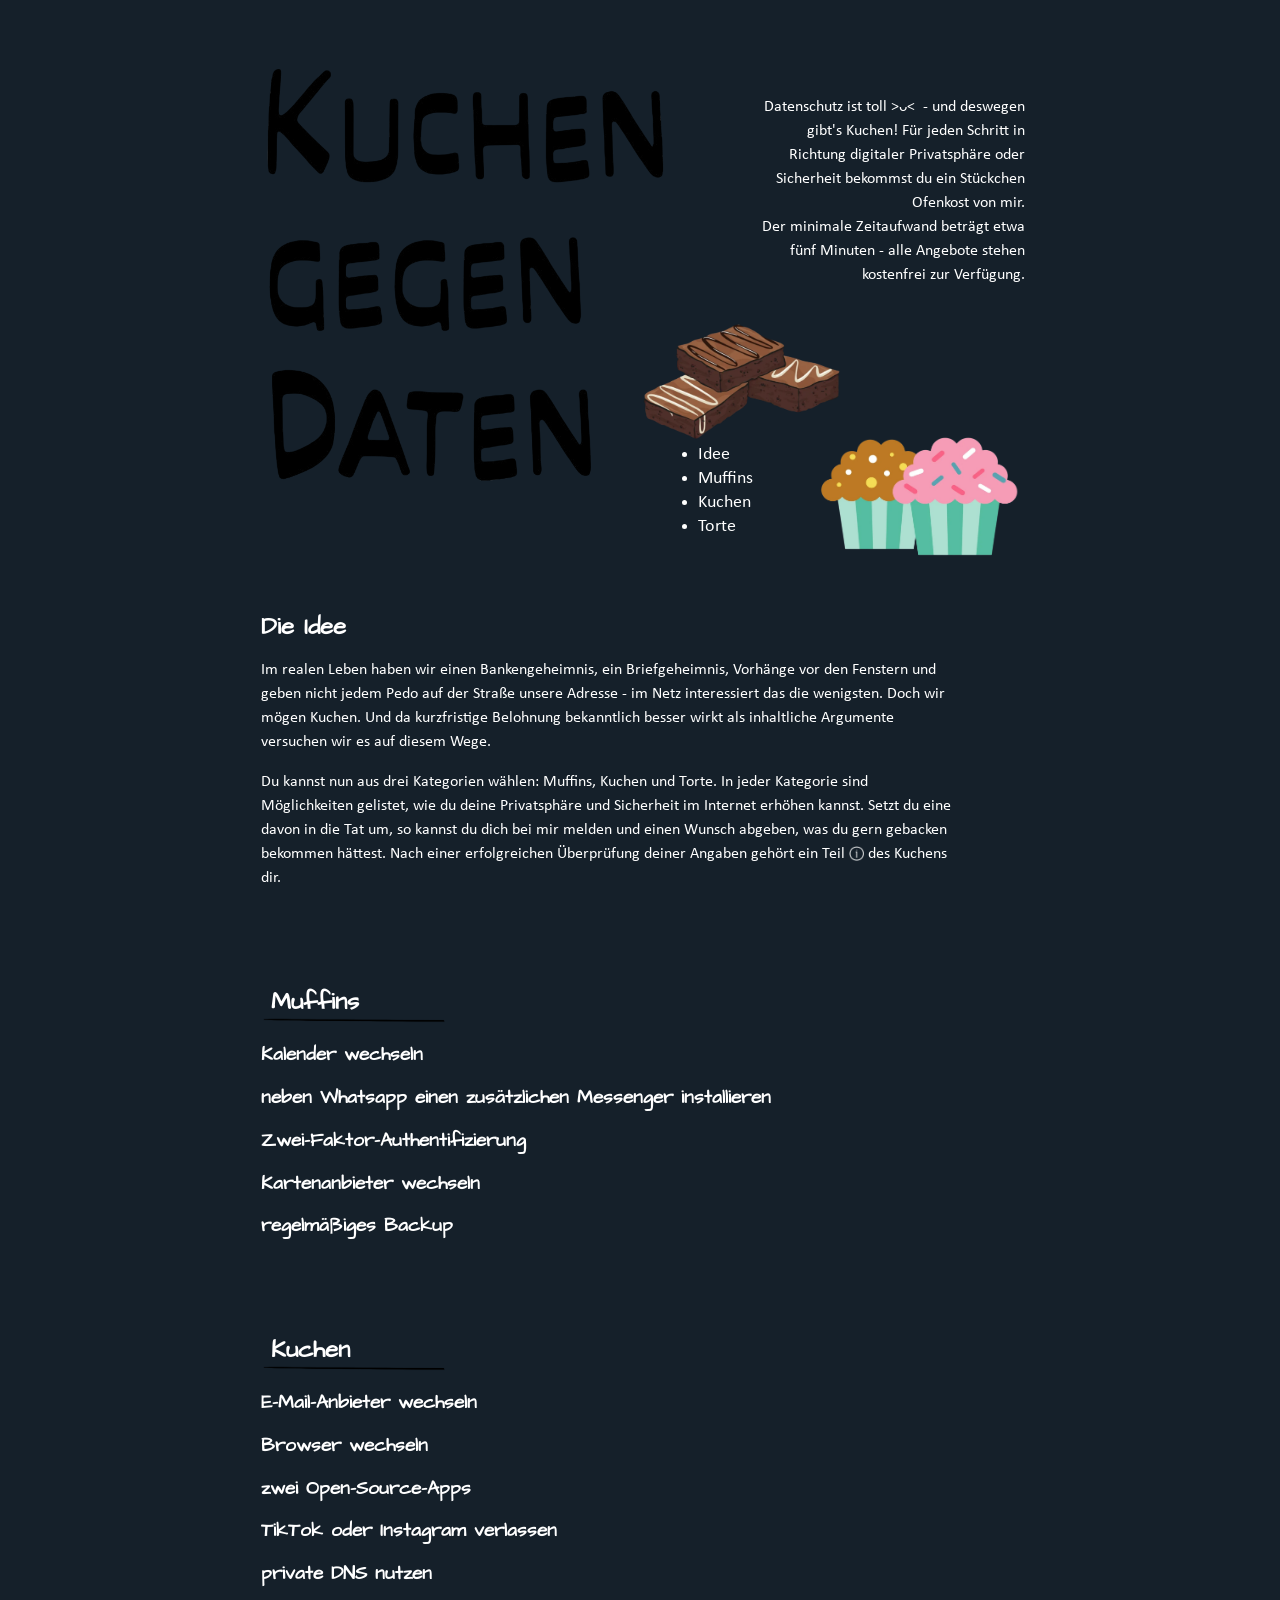
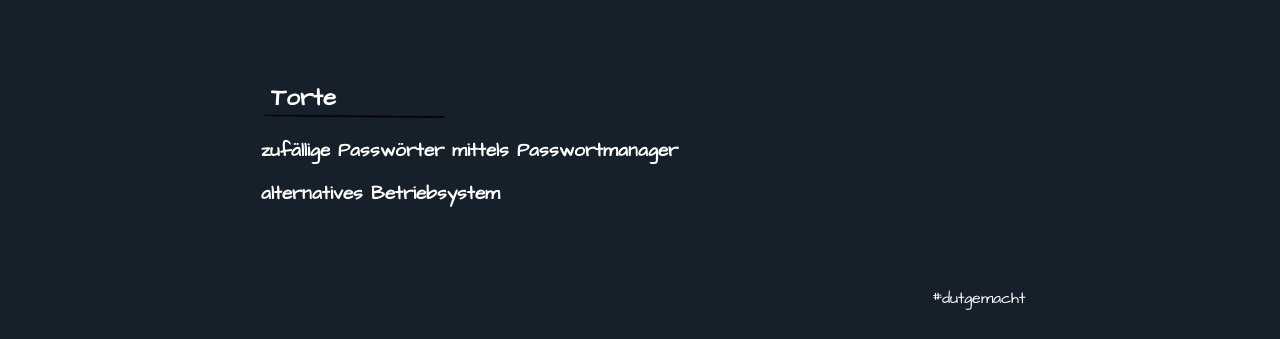
==== index.html @ 16609413 "zweiter generalupload" ====
<!DOCTYPE html>
<html lang="de">
<head>
    <title>Kuchen gegen Daten</title>
    <meta name="author" content="&Eacute;mile Jeremias Ruff">        
    <meta name="viewport" content="width=device-width, initial-scale=1.0">   
    <meta charset="UTF-8">
    <link rel="icon" type="image/png" href="favicon.ico">

    <style>
        @font-face  {
            font-family: 'lostinsouth';
            src: url('m/lostinsouth.otf');
        }
        
        @font-face  {
            font-family: 'calibri';
            src: url('m/calibri.ttf');
        }
        
        @font-face {
            font-family: 'architectsdaughter';
            src: url('m/architectsdaughter.ttf');
        }
        
        a, .fakeLink {
            color: #2482ff;
            text-decoration: underline;
        }
        
        body {
            font-family: "calibri";
            font-size: 16px;
            background-color: #fef5e9;
            padding-bottom: 5px;
        }
        
            body.darkmode {
                background-color: #15202a;
                color: white;
            }
        
        main {
            width: 55%;
            margin: 5% 0 0 20%;
            line-height: 1.5rem;
        }
        
        main > img {
            pointer-events: none;
            width: 60%;
            height: auto;
            margin-bottom: 8%;
        }

        main > p {
            width: 40%;
            text-align: right;
            margin-top: -65%;
            margin-left: 70%;
        }
        
        h2:not(#idee h2) {
            margin: 100px 0 -7px 10px;
        }

        h2, h3 {
            font-family: "architectsdaughter";
        }

        h3 {
            cursor: pointer;
        }
        
        h3, main div > div {
            scroll-margin-top: 60px;
        }
        
        ul, ol {
            padding-left: 20px;
        }
        
        nav {
            margin-left: 60%;
            margin-top: 20%;
        }
        
        nav ul {
            display: block;
            gap: 20px;
            margin-top: 0px;
        }
       
        nav ul li {
            list-style-type: ;
            font-size: 18px;
        }        
        
        nav a {
            color: black;
            text-decoration: none;
        }
        
        body.darkmode nav a {
            color: white;
        }
        
        #anfang {
            display: flex;
            position: relative;
        }
        
        #anfang img:nth-of-type(1) {
            padding-top: 20px;
            width: auto;
            height: 120px;
            left: 55%;
            position: absolute;
        }
        
        #anfang img:nth-of-type(2) {
            position: absolute;
            top: 130px;
            left: 80%;
            width: 30%;
            height: auto;
        }
        
        #idee h2 {
            margin-top: 60px;
        }
        
        #muffins img:nth-of-type(1), 
        #kuchen img:nth-of-type(1):not(#fremde-apps img),
        #torte img:nth-of-type(1) {
            height: 5px;
            width: auto;
        }
        
        #muffins h3, #kuchen h3, #torte h3 {
            margin-top: 12px;
        }
        
        main > div > div {
            border-left: 1px solid black;
            padding-left: 20px;
            margin-bottom: 50px;
        }
        
            body.darkmode main > div > div {
                border-left: 1px solid white;
            }
        
        main > div > div p:nth-last-of-type(2), 
        main > div > div p:last-of-type {
            margin-top: 25px;
        }
        
        main > div > div ul:last-of-type {
            margin-top: -10px;
        }

        #fremde-apps {
            position: fixed;
            top: 0;
            left: 0;
            height: 100vh;
            width: 100vw;
            background-color: rgba(0, 0, 0, 0.9);
            color: white;
            z-index: 1;
            padding: 10%;
            padding-top: 20%;
            overflow-y: scroll;
            overscroll-behavior: contain;
            box-sizing: border-box;
        }
        
        #fremde-apps img {
            width: 30px;
            height: 30px;
            position: absolute;
            top: 5%;
            left: 10%;
        }
        
        main > :last-child {
            margin-top: 80px;
            font-family: "architectsdaughter";
        }
        
        .tooltip {
            position: relative;
            display: inline-block;
            cursor: pointer;
        }

        .tooltip::before {
            content: "";
            display: inline-block;
            width: 15px;
            height: 15px;
            margin-top: -3px;
            background: url("b/tooltip.png") center/contain no-repeat;
            vertical-align: middle;
        }
        
            body.darkmode .tooltip::before {
                background-image: url("b/tooltip-dark.png");
            }

        .tooltip::after {
            content: attr(data-tooltip);
            color: grey;
            display: none;
            margin-left: 6px;
        }

        .tooltip.show::after {
            display: inline;
        }

        .bedingungen {
            list-style-type: none;
            padding-left: 10px;
        }
           
        .bedingungen li {
            display: flex;
            align-items: flex-start;
            gap: 0.5rem;
            margin-top: 10px;
        }

        .bedingungen li:before {
            content: "";
            background-image: url("b/checkmark.png");
            background-repeat: none;
            background-size: contain;
            display: block;
            flex: 0 0 1rem;
            height: 1rem;
            width: 1rem;
        }
        
        body.darkmode .bedingungen li:before {
            background-image: url("b/checkmark-dark.png");
        }
        
        .bedingungen li span {
            display: block;
        }

        @media (max-width: 768px) {
            main {
                width: 90%;
                margin: 10% 0 0 5%;
            }

            main > p {
                width: auto;
                text-align: left;
                margin-top: 0;
                margin-left: 0;
            }
        
            #idee h2 {
                margin-top: 100px;
            }
        
            #anfang img:nth-of-type(1) {
                width: auto;
                height: 110px;
                position: static;
            }
        
            #anfang img:nth-of-type(2) {
                top: 120px;
                left: 30%;
                width: 50%;
                height: auto;
            }

            nav {
                margin-left: 30px;
                margin-top: 0;
            }
        
            h2:not(#idee h2) {
                margin: 60px 0 -7px 10px;
            }
        }
    </style>
</head>
<body class="darkmode">
    
<main>
    <!--h1>Kuchen gegen Daten</h1-->
    <img src="b/kgd.png" alt="Ueberschrift: Kuchen gegen Daten">
    <p>Datenschutz ist toll >ᴗ< &nbsp;- und deswegen gibt's Kuchen!
    Für jeden Schritt in Richtung digitaler Privatsphäre oder 
    Sicherheit bekommst du ein Stückchen Ofenkost von mir. <br>
    
    Der minimale Zeitaufwand beträgt etwa fünf Minuten - alle Angebote
    stehen kostenfrei zur Verfügung.</p>
    
    <div id="anfang">
        <img src="b/brownies.png" alt="Grafik einer Torte">
        <img src="b/muffins.png" alt="Grafik von Muffins">
        <nav>
            <ul>
                <li><a href="#idee">Idee</a></li>
                <li><a href="#muffins">Muffins</a></li>
                <li><a href="#kuchen">Kuchen</a></li>
                <li><a href="#torte">Torte</a></li>
            </ul>
        </nav>
    </div>
    
    <div id="idee">
        <h2>Die Idee</h2>
        <p>Im realen Leben haben wir einen Bankengeheimnis, ein Briefgeheimnis, 
        Vorhänge vor den Fenstern und geben nicht jedem Pedo auf der Straße unsere 
        Adresse - im Netz interessiert das die wenigsten. Doch wir mögen Kuchen. Und da 
        kurzfristige Belohnung bekanntlich besser wirkt als inhaltliche Argumente 
        versuchen wir es auf diesem Wege.</p>
        
        <p>Du kannst nun aus drei Kategorien wählen: Muffins, Kuchen und Torte. In jeder 
        Kategorie sind Möglichkeiten gelistet, wie du deine Privatsphäre und Sicherheit 
        im Internet erhöhen kannst. Setzt du eine davon in die Tat um, so kannst du dich 
        bei mir melden und einen Wunsch abgeben, was du gern gebacken bekommen hättest. 
        Nach einer erfolgreichen Überprüfung deiner Angaben gehört ein Teil 
        <span class="tooltip" data-tooltip="Die Größe deines Anteils wird durch die Nachfrage bestimmt ;)"></span> 
        des Kuchens dir.</p>
    </div>
    
    <div id="muffins">
        <h2>Muffins</h2>
        <img src="b/trennstrich.png" alt="Trennstrich">
        
        <h3 onclick="openElement('kalender')">Kalender wechseln</h3>
        <div id="kalender" style="display: none;">
            <p><b>was?</b><br>
            Kalender speichern allerhand Informationen über uns. In erster Linie stellt ein unsicherer Kalender ein 
            Sicherheitsrisiko dar, da sich aus Terminen Tagesabläufe ableiten lassen, was Stalking und Einbrüche begünstigt. 
            Integriert der Hersteller zudem noch einen Algorithmus, der deine Daten auswertet, lassen sich weitere Daten 
            wie deine Adresse, dein Gesundheitszustand und deine sozialen Beziehungen ableiten.</p>
        
            <p><b>wie?</b><br>
            Drei Kalender, die Wert auf Datenschutz und Sicherheit legen, sind <a href="https://tuta.com/de/calendar">Tuta Calendar</a>,
            <a href="https://github.com/Etar-Group/Etar-Calendar">Etar (Android)</a> 
            und <a href="https://www.fossify.org/apps/calendar/">Fossify Calendar (Android)</a>
            Sie lassen sich über den Google Play Store bzw. Apples AppStore herunterladen und sind sychronisierbar mit 
            anderen Geräten.</p>
            
            <p><b>Muffins?</b><br>
            <ul class="bedingungen">
                <li><span>Einrichtung und Nutzung eines Kalenders mit Fokus auf Datenschutz und Sicherheit, zB. 
                Tuta Calendar, <a href="https://proton.me/de/calendar">Proton Calendar</a>, Etar oder Fossify Calendar</span></li>
            </ul></p>
        </div>
        
        <h3 onclick="openElement('messenger')">neben Whatsapp einen zusätzlichen Messenger installieren</h3>
        <div id="messenger" style="display: none;">
            <p><b>was?</b><br>
            Messenger sind meist Apps, die über das Internet Nachichten versenden. Das bekannteste Beispiel 
            dafür ist Whatsapp. Whatsapp erhebt viele private Daten und leitet sie an seinen Mutterkonzern Meta weiter 
            und von dort aus in die ganze Welt. 
            <br><br>
            Viele weitere Messenger bieten die selben oder ähnliche Funktionen wie Whatsapp, ohne dass sie 
            so viele Daten speichern, die technisch nicht notwendig sind. Der Grund, weshalb Whatsapp sich weiterhin 
            derart vielen Nutzern erfreut ist, dass man viele Menschen eben nur über diesen Dienst erreicht. Durch die 
            Installation eines zusätzlichen Messengers wirkst du der Stellung Whatsapps entgegen.</p>
            
            <p><b>wie?</b><br>
            Ich empfehle aus persönlicher Erfahrung <a href="">Threema</a> (kostenpflichtig) und <a href="">Signal</a>. 
            Threema funktioniert wie auch der Dienst <a href="">Element</a> ohne Telefonnummer, erfordert jedoch im Gegensatz 
            zu Element noch die Installation einer App. Alle drei sind über den Google Play Store und Apples App Store herunterladbar.</p>
        
            <p><b>Muffins?</b><br>
            <ol class="bedingungen">
                <li><span>Installation und Einrichtung eines zusätzlichen Messengers mit Fokus auf Sicherheit und Datenschutz, 
                zB: Threema, Signal, Element (oder <a href="">Briar</a> ;)</span></li>
            </ol></p>
        </div>
        
        <h3 onclick="openElement('2fa')">Zwei-Faktor-Authentifizierung</h3>
        <div id="2fa" style="display: none;">
            <p>Alle drei Minuten wird ein Account im Internet geknackt - eine Zwei-Faktor-Authetifizierung 
            kann die Chance dafür auf nahezu Null senken.</p>
            
            <p><b>was?</b><br>
            Üblicherweise authentifiziert man sich nur mit einem Passwort, also mit einem Faktor.
            Fügt man jetzt noch einen zweiten Faktor hinzu, wie beispielsweise eine Bestätigung 
            per App oder per Einmalcode, so spricht man von einer Zwei-Faktor-Authentifizierung, 
            auch 2FA.
            <br><br>
            Am gebräuchchlisten sind dabei Einmal-Codes (oder auch One-Time-Passwort/ OTP): Für jeden 
            Login gibt man nicht nur ein Passwort sondern auch einen sechsstelligen Zahlencode ein. Selbst 
            wenn jemand dein Passwort errät ist die Wahrscheinlichkeit minimal, dass der Angreifer den 
            Einmal-Code errät, der jede Minute neu generiert wird.</p>
            
            <p><b>wie?</b><br>
            Für jeden Account richtet man eine eigene 2FA ein. Das dauert nur wenige Minuten und läuft 
            typischerweise so ab:</p>
            <ol>
                <li>Installiere dir eine App zum Berechnen der Einmal-Codes, zB: <a href="https://freeotp.github.io/">FreeOTP</a> 
                    oder <a href="https://github.com/helloworld1/FreeOTPPlus">FreeOTP Plus</a></li>
                <li>Logge dich in den zu sichernden Account ein und gehe in die Accounteinstellungen -> Sicherheit -> 
                    Zwei-Faktor-Authentifizierung und bestätige</li></li></li>
                <li>Meist musst du einen QR-Code scannen oder einen Link klicken. Dann wird 2FA automatisch 
                    der App hinzugefügt. <span onclick="openElement('2fa-manuell')">Was wenn nicht?</span><br>
                    <span id="2fa-manuell" style="display: none;">Alternativ kannst du das 16-stelligen Geheimnis/Secret auch manuell 
                    kopieren und in der OTP-App in einem neuen Eintrag speichern.</span></li>
                <li>Kopiere den ersten Einmal-Code und gebe ihn der Website zur Überprüfung</li>
            </ol>
            
            <p><b>Muffins?</b></p>
            <ul class="bedingungen">
                <li><span>2FA für mindestens zwei Accounts aktiviert</span></li>
                <li><span>2FA für E-Mail-Dienst deiner Haupt-Emailadresse in Nutzung</span></li>
            </ul>
        </div>
        
        <h3 onclick="openElement('kartenanbieter')">Kartenanbieter wechseln</h3>
        <div id="kartenanbieter" style="display: none;">
            <p><b>was?</b><br>
            Die meistgenutzten digitalen Kartenanbieter sind derzeit Google Maps und Apples. 
            <br><br>
            „Openstreetmap“ ist ein internationales Gemeinschaftsprojekt, dessen Karten jeder einlesen und 
            bearbeiten kann, was sie besonders detailreich und aktuell hält. Zudem verdient das Projekt kein Geld mit der Auswertung deiner Daten. Da die Karten
            frei einsehbar sind, gibt es viele verschiedene Apps zur Anzeige und Navigation. Ich nutze OrganicMaps, 
            dessen Funktionen und Design mir am besten gefallen.<br>
            Die App bietet weitere Vorteile: ganz Deutschland kann kartografisch für 4GB heruntergeladen werden. 
            Dies ermöglicht auch eine Offline-Navigation.</p>
            
            <p><b>wie?</b><br>
            Installiere dir die App „Organic Maps“ über den <a href="">AppStore</a>, den <a href="">Google Play Store</a> 
            oder <a href="">F-Droid</a>. Zoome in ein Gebiet und klicke auf „Karte herunterladen“.</p>
            
            <p><b>Muffins?</b></p>
            <ul class="bedingungen">
                <li><span>Installation einer App zur Nutzung von OpenStreetMap, zB.: <a href="">Organic Maps</a>, 
                <a href=""></a> oder <a href=""></a></span></li>
                <li><span>Nutzung der App > Nutzung von Google Maps/Apple</span></span></li>
            </ul>
        </div>
        
        <h3 onclick="openElement('backup')">regelmäßiges Backup</h3>
        <div id="backup" style="display: none;">
            <p>„Kein Backup, kein Mitleid“ - eines meiner Lieblingssprüchwörter aus den IT-Kreisen.</p>
        
            <p><b>was?</b><br>
            Ein Backup ist eine Datensicherung. Man speichert also Fotos, Telefonnummern und andere Daten an einem 
            zweiten Ort, damit man sie nicht verliert, geht das Handy kaputt. Großen Diensten wie Google oder Apple 
            seine Daten anzuvertrauen ist nicht nur aus datenschutztechnischer Persepektive ungeeignet. Auch stellen 
            deren Server größere Angriffsziele für Hacker dar. Daher gehen zB. bei Google gesichterte Daten immer 
            wieder verloren. <span class="tooltip" data-tooltip=""></span>
            <br><br>
            Deutlich sicherer und datensparsamer sind Dienste von Dezentralität und open-source (siehe
            <span id="goTo" class="fakeLink" onclick="goTo('open-source')">weiter unten</span>).</p>
            
            <p><b>wie?</b><br>
            Die einfachste und sicherste Variante um Daten zu sichern ist immernoch, offline eine Kopie auf einen 
            USB-Stick oder eine externe Festplatte zu schieben. Folgend habe ich einige Dienste gelistet, die ihre 
            Backups online speichern:</p>
            
            <table>
                <tr>
                    <td>Datum</td>
                    <td>App</td>
                </tr>
                
                <tr>
                    <td>Fotos und Videos</td>
                </tr>
                
                <tr>
                    <td>Kontakte</td>
                </tr>
                
                <tr>
                    <td>andere Dateien, zB. einzelne Ordner</td>
                </tr>
                
                <tr>
                    <td>Passwörter</td>
                    <td>verschlüsselt als Datei (siehe oben)</td>
                </tr>
            </table>
            
            <p><b>Muffins?</b><br></p>
            <ul class="bedingungen">
                <li><span>automatisches Backup eingerichtet oder regelmäßig manuell Sichern</span></li>
                <li><span>Backup verschlüsselt</span></li>
            </ul>
        </div>
    </div>
    
    <div id="kuchen">
        <h2>Kuchen</h2>
        <img src="b/trennstrich.png" alt="Trennstrich">
        
        <h3 onclick="openElement('mail')">E-Mail-Anbieter wechseln</h3>
        <div id="mail" style="display: none;">
            <p><b>was?</b><br>
            Dein E-Mail-Anbieter hat meist vollen Zugriff auf deine E-Mails und kann daraus automatisiert 
            folgendes ableiten. <span onclick="openElement('maildaten')" class="fakeLink">wie?</span></p>
            <ul>
                <li>deine sozialen Beziehungen</li>
                <li>dein Gesundheitszustand</li>
                <li>dein Einkaufspräferenzen</li>
                <li>deine politischen Ansichten</li>
                <li>deine sexuelle Orientierung</li>
                <li>deinen Beruf und Informationen zu Vertragsabschlüssen und -details</li>
            </ul>
            <p>Das sind alles Informationen, die man auch aus anderen Applikationen wie deinem Kalender 
            oder Instagram-Account ableiten kann. Über deinen E-Mail-Verkehr gelingt dies jedoch zuverlässiger.</p>
            
            <div id="maildaten">
                <table>
                    <tr>
                        <td>Datum</td>
                        <td>Ursprung/ Anzeichen</td>
                    </tr>
                    <tr>
                        <td>soziale Beziehungen</td>
                        <td>Absender und Empfänger, Absendeuhrzeit, Häufigkeit, Länge und Schlüsselworte</td>
                    </tr>
                    <tr>
                        <td>Gesundheitszustand</td>
                        <td>Krankenkassen oder Arztpraxen als Absender, Häufigkeit, Schlüssworte</td>
                    </tr>
                    <tr>
                        <td>Einkaufspräferenzen</td>
                        <td>Registrierungen bei Shopping-Diensten, Kaufbestätigungen</td>
                    </tr>
                    <tr>
                        <td>politische Ansichten</td>
                        <td>Registrierungen bei Petitionsdiensten, Newsletter dieser, Newsletter von Zeitungen o.ä., Schlüsselworte</td>
                    </tr>
                </table>
            </div>
        </div>
        
        <h3 onclick="openElement('browser')">Browser wechseln</h3>
        <div id="browser" style="display: none;">
            <p><b>was?</b><br>
            Mit einem Browser öffnest du Websites - nicht zu verwechseln mit Suchmaschinen, mit denen du zunächst
            über Stichworte nach einer Website suchst. Die am weit verbreitesten Browser sind Google Chrome, Safari, 
            Edge und DuckDuckGo. Zu den bekanntesten Suchmaschinen gehört Google Search, Microsoft Bing, Ecosia und 
            DuckDuckGo.
            <br><br>
            Neben der Wahl einer seriösen Suchmaschine spielt auch der Browser eine wichtige Rolle. Da er ein 
            Tor zum Internet ist, lässt sich über ihn bestimmen welche Daten du mit den Websites und dem Browser 
            selbst teilst.</p>
            
            <p><b>wie?</b><br>
            Brave (Browser) und Brave Search (Suchmaschine) speichern keine nicht-notwendigen Daten 
            über dich und blockieren die Tracker und Werbung der Websites. In den meisten Fällen kannst du 
            die Website vollfunktionstüchtig nutzen. Er ist über den Google Playstore und Apples AppStore 
            herunterladbar und steht auch Windows- und Mac-Usern zur Verfügung.</p>
        
            <p><b>Kuchen?</b><br>
            <ul class="bedingungen">
                <li><span>Installation und Nutzung eines Browsers und einer Suchmaschine mit Fokus auf Sicherheit 
                und Datenschutz, zB. <a href="">Brave</a> oder <a href="">Tor</a>. DuckDuckGo zählt nicht dazu.</span></li>
                <li><span>Festlegung des Browsers als Standardbrowser</span></li>
            </ul></p>
        </div>
        
        <h3 onclick="openElement('open-source')">zwei Open-Source-Apps</h3>
        <div id="open-source" style="display: none;">
            <p><b>was?</b><br>
            Im Quellcode einer App oder Website steht geschrieben, wie das Programmm funktioniert und welchd Aufgaben 
            es ausführt. Beispielsweise sagt der Code dass ein Kalender angezeigt wird und darin die einzelnen Termine, aber 
            auch dass Daten gespeichert, analysiert und weitergegeben werden.
            <br><br>
            „Open-Source“ bedeutet quelloffen - jeder kann den Quellcode einsehen, Probleme melden und daran mitarbeiten. 
            Das macht das Programm sicherer, da Fehler schneller auffallen. Die Transparenz sorgt auch dafür, dass es schwerer ist,  
            heimlich Daten zu sammeln und zu verkaufen. Die meisten dieser Apps legen viel Wert auf Datenschutz.</p>
            
            <p><b>wie?</b><br>
            Auf Android und Windows gibt es drei Wege eine App mit offenem Quellcode zu installieren. Wenn du ein iPhone oder Mac o.ä.
            besitzt, ist ohne eine tiefere Recherche nur Option 1 für dich einfach umsetzbar. Um zu prüfen, ob eine App wirklich open-source 
            ist, kannst du auf der Website des Projektes/Herstellers den Quellcode suchen. Häufig ist er unter "Github" zu finden.</p>
            
            <p>Wichtig: es ist schwer, ohne weiteres Know-How Apps aus fremden Quellen auf Echtheit und Integrität zu überprüfen. Sei dir 
            bewusst, dass mit jeder App deren Quelle du nicht kennst ein Risiko einhergeht. Hole dir im Zweifelsfall Meinung von außerhalb 
            und <b>installiere kein Programm, dem du nicht vertrauen kannst.</b> <span class="fakeLink" onclick="openElement('fremde-apps')">Mehr erfahren</span></p>
            
            <div id="fremde-apps" style="display: none;"><img src="b/exit.png" alt="Kreuz" onclick="openElement('fremde-apps')"><br>
            Mit jeder Installation eines Programms oder einer App entsteht ein Sicherheitsrisiko. Selbst im Google PlayStore 
            und auch im AppStore tauchen regelmäßige gefälschte Apps auf.<br>
            Das Risiko, Malware zu installieren, ist in den vorinstallierten Appstores der Hersteller dennoch deutlich geringer.
            <br><br>
            Überprüfe daher am besten jedes Programm auf Kritiken und Beurteilungen von außerhalb.<br>
            Überprüfe ebenfalls die Domain auf ihre Echtheit, bspw. kannst du in Wikipedia die offizielle Domain des Projektes aufsuchen.<br>
            <br><br>
            <i>Windows:</i><br>
            Aufgrund der Komplexität und Funktionsweise von Windows stellt Malware dort ein besonders großes Risiko dar. Typische Angriffsszenarien 
            reichen von heimlichen Datenverarbeitung (Sammeln, Analysieren und Verkaufen von persönlichen Informationen) über das Auslesen von 
            Passwörtern bis hin zur Verschlüsselung ganzer Systempartitionen zur Erpressung (Ransomware).
            <br><br>
            <i>Android:</i><br>
            Auf mobilen Geräten wie Android ist das Risiko in den allermeisten Fällen begrenzt, da Apps dort im sogenannten „Sandbox-Modus“ laufen. 
            Das heißt, dass sie nur auf ihre eigenen Dateien Zugriff haben und andere Apps oder Teile des Gerätes nicht beeinflussen können. Dennoch 
            birgt Malware zwei Angriffspfade:
            <ol>
                <li>du gibst persönliche Informationen innerhalb der App Preis</li>
                <li>du gibst der App weitere Berechtigungen, wie bspw. Speicherzugriff oder das Mitlesen von Bildschirminhalten</li>
            </ol>
            In seltenen Fällen kann die Installation eines Schadprogrammes auch auf Android geräteweite Auswirkungen haben. 
            <br><br>
            Um eine vermeintliche Open-Source-App auf Echtheit und Integrität zu überprüfen hast du folgende Möglichkeiten:
            Häufig laufen quelloffene Projekte über die Plattform "Github". Suche daher nach dem Quellcode der App oder Github über die Website des 
            Projektes/ Herstellers. Schau dir nun folgende Merkmale an:<br>
            - Arbeiten mehrere Personen an dem Projekt mit? ("Mitwirkende")<br>
            - Verfolgen mehrere Personen die Projektänderungen? ("Beobachter")<br>
            - Werden regelmäßig Updates ausgegeben? ("Versionen")
            <br><br>
            Umso mehr Mitwirkende und regelmäßigere, neue Versionen, umso sicherer ist das angebotene Programm.</div>
            
            <ul>
                <li><i>Google PlayStore / Apples AppStore:</i><br>
                Suche im Internet nach "[deine App] open-source" und finde die Website des Projektes/Herstellers. Falls die App auch 
                über den GPlayStore oder AppStore angeboten wird, verlinkt die Website dahin. Dort kannst du sie installieren.</li>
                
                <li><i>Windows:</i><br>
                Suche im Internet nach "[deine App] open-source" und finde die Website des Projektes/Herstellers. Dort steht meist unter 
                "Download" beschrieben, wie du das Programm installierst. Meist musst du dafür eine .exe, .zip oder . herunterladen und 
                öffnen.</li>
                
                <li><i>Android ohne GPlayStore:</i><br>
                Suche im Internet nach "[deine App] open-source" und finde die Website des Projektes/Herstellers. Um eine App auf Android 
                ohne den GPlayStore zu installieren, musst du zunächst eine Installationsdatei der App herunterladen. Sie hat das Format .apk.
                Klicke sie anschließend in deinem Dateimanager (Dateimanager/ Files / Downloads) an und bestätige dass der Dateimanager Apps 
                aus unbekannten Quellen installieren darf. Öffne sie erneut.</li>
                
                <li><i>Android ohne GPlayStore:</i><br>
                Für Android gibt es den alternativen AppStore F-Droid. Du kannst ihn dir als .apk installieren. Einmal eingerichtet 
                kannst du über ihn unkompliziert neue Apps installieren. Alle in ihm angebotenen Apps sind nicht nur open-source, sondern 
                auch auf ihre Sicherheit überprüft.</li>
            </ul>
            
            <p><b>Kuchen?</b></p>
            <ul class="bedingungen">
                <li><span>zwei Open-source Apps installiert und in Nutzung</span></li>
            </ul>
        </div>
        
        <h3 onclick="openElement('tiktok')">TikTok oder Instagram verlassen</h3>
        <div id="tiktok" style="display: none;">
            <p><b>was?</b><br>
            TikTok erhebt jede Menge Daten über dich, dazu gehören laut dessen Datenschutzerklärung: „“.
            <br><br>
            Der Grund, weshalb ich Kuchen gegen das Netzwerk biete ist jedoch ein anderer: 
            Das rechtfertigt keine gute Unterhaltung.</p>
        
            <p><b>wie?</b><br>
            <ol class="bedingungen">
                <li>Melde dich in der App oder der Webversion von TikTok an</li>
                <li>Gehe unter Account-Einstellungen -> Account löschen</li>
                <li>Lösche die App von deinen Geräten</li>
                <li>optional: blockiere die Domain tik(zerospace)tok.com in deinem Browser, um TikTok 
                nicht als Website nutzen zu können<br>
                -> <a href="">Anleitung</a> für Google Chrome<br>
                -> <a href="">Anleitung</a> für Safari<br>
                -> <a href="">Anleitung</a> für Microsoft Edge<br>
                -> <a href="">Anleitung</a> für Brave<br>
                -> <a href="">Anleitung</a> für Ecosia<br></li>
            </ol></p>
            
            <p><b>Kuchen und Props?</b><br>
            <ul>
                <li><span>Du hast deinen Account bei TikTok gelöscht und ggf. die App deinstalliert</span></li>
                <li><span>optional: du hast die Domain tiktok.com in deinem Browser blockiert</span></li>
            </ul></p>
            
            <p><b>Die selben Bedingungen gelten auch für Instagram.</b></p>
        </div>
        
        <h3 onclick="openElement('dns')">private DNS nutzen</h3>
        <div id="dns" style="display: none;">
            <p>Mittels einer privaten DNS umgehst du Zensur, blockierst Werbung und Tracking - 
            auf dem gesamten Gerät. Du erlangst mehr Freiheit und Nerven, sparst zudem noch Datenvolumen.</p>
            
            <p><b>was?</b>
            Websites sind auf Servern gespeichert. Jeder Server hat eine eindeutige Nummer, 
            genannt IP-Adresse. Weil diese schwer zu merken sind, übersetzt ein DNS diese Nummern 
            in Worte: Domains.<br>
            91.90.167.233 -> lernsax.de
            <br><br>
            Wenn Staaten Websites sperren, „löschen“ sie den Eintrag der Website im DNS und dein 
            Browser sagt dir nur: "404 - not found". Mit einer selbstfestgelegten DNS kannst 
            du diese Sperren ignorieren.<br>
            Außerdem: jede Verbindung die dein Handy mit dem Internet aufnimmt, geht durch dieses
            System, auch Werbe- und Tracking-Anfragen. Mit einer provaten DNS kannst du sie ganz 
            einfach herausfiltern. Die Verbindungen werden ganz verhindert, was dich auch mobile 
            Daten spart.</p>
            
            <div><b>wie?</b>
            Es gibt Organisationen, die ganze Filterlisten gegen Werbung und Tracker zusammenstellen 
            und Apps, mit denen du diese Filter für dein Gerät einschalten kannst. Hier ein Beispiel 
                <br><br>
                <p><i>Android</i><br>
                <ol>
                    <li>Registriere dich auf <a href="https://nextdns.io/de">nextdns.io/de</a></li>
                    <li>Füge deinem Profil einige Filterlisten hinzu. Ich nutze HaGeZi - Multi PRO, OISD und 1Hosts (Lite)</li>
                    <li>Kopiere die URL unter DNS-over-TLS/QUIC </li>
                    <li>Gehe in deine Handyeinstellungen -> mehr Verbindungsoptionen/Netzwerk und Internet/Erweitert -> private DNS (oder suche nach "Private DNS")
                    und kopiere die URL in das enstprechende Feld</li>
                </ol></p>
            
                <p><i>iPhone</i><br>
                <ol>
                    <li>Registriere dich auf <a href="https://nextdns.io">nextdns.io/de</a></li>
                    <li>Füge deinem Profil einige Filterlisten hinzu. Ich nutze HaGeZi - Multi PRO, OISD und 1Hosts (Lite)</li>
                    <li>Kopiere die URL unter DNS-over-TLS/QUIC </li>
                    <li>Gehe in deine Handyeinstellungen -> Wlan-Einstellungen -> blaues "i" neben "mein Netzwerk" -> DNS konfigurieren -> manuell kofigurieren</li></li>/li>
                    und kopiere die URL in das enstprechende Feld</li>
                </ol></p>
            </div>
            
            <p><b>Kuchen?</b>
            <ul class="bedingungen">
                <li><span>private DNS eingerichtet und genutzt (min. ein Gerät/drei Tage)</span></li>
                <li><span>Nutzung von Filterlisten gegen Tracking</span></li>
                <li><span>Nutzung eines sicheren und datenschutzfreundlichen DNS-Providers, 
                bspw. NextDNS, Mullvad DNS oder Quad9</span></li>
            </ul>
            
            </p>
        </div>
   </div>
        
    <div id="torte">
        <h2>Torte</h2>
        <img src="b/trennstrich.png" alt="Trennstrich">
    
        <h3 onclick="openElement('passwort')">zufällige Passwörter mittels Passwortmanager</h3>
        <div id="passwort" style="display: none;">
            <p>Im Jahr 2025 wurden weltweit rund 425,7 Millionen Accounts im Internet geknackt, was 14 jede Sekunde 
            entspricht <span class="tooltip" data-tooltip='laut Angaben des VPN-Dienstes <a target="_blank" href="https://surfshark.com/research/study/data-breach-recap-2025">
            Surfshark</a>'></span> - ein zu großer Teil davon aufgrund zu schwacher Passwörter.</p>
        
            <p><b>was?</b><br>
            Heute braucht es keinen Agenten mehr, der speziell dich im Visier hat, um dein Passwort zu knacken. Auf 
            Instagram beispielsweise erfolgen die Angriffe zufällig. Es braucht für den Angriff keinen Menschen mehr: 
            eine Software gibt ein Passwort ein und klickt "Einloggen". Funktioniert das nicht, probiert sie ein weiteres. 
            Ziel ist auf dieser Plattform meist, auf deinem Account Werbung für ein Produkt zu machen. Ich persönlich kenne zwei 
            Menschen, denen das passiert ist.
            <br><br>
            Es ist wichtig, ein langes Passwort zu wählen, da Angreifer mit modernen Computern bis zu *** Zeichenkombinationen 
            pro Minute für dein Kennwort durchprobieren können. Bitte wähle kein Passwort unter zwölf Zeichen.<br>
            Weiter testen Angreifer bekannte Kombinationen zuerst. Du senkst die Wahrscheinlichkeit dafür, dass dein 
            Passwort erraten wird, erheblich, indem du es zufällig generieren lässt. </p>
        
            <p><b>wie?</b><br>
            Es gibt verschiedene Apps, mit denen du zufällige Kennwörter generieren, speichern und ggf. über mehrere 
            Geräte synchronisieren kannst. Diese Apps nennt man Passwortmanager.</p>
            <ol>
                <li>Installiere dir einen Passwortmanager, wie zB. KeePass (<a href="">Android</a>, <a href="">Windows</a>) 
                oder *** (<a href="">Apple</a>)</li>
                
                <li>Erstelle eine neue Datenbank. Zum Verschlüsseln und Entsperren der Datenbank, in der deine Passwörter gespeichert 
                werden, musst du ein besonders sicheres Kennwort anlegen, genannt Hauptschlüssel. Merke oder notiere dir diesen Hauptschlüssel</li>
            
                <li>In KeePass und *** kannst du Passwörter generieren lassen. Ich verwende dazu eine eigene Website: <a href="honest-entropie.github.io">
                honest-entropie.github.io</a>. Generiere ein Passwort und setze es für einen Account ein</li>
            
                <li>Speichere das neue Passwort und den Namen des Accounts im Passwortmanager</li>
                
                <li>Speichere deine Datenbank im Telefon- oder Computerspeicher und speichere eine Kopie auf einem USB-Stick oder externen Festplatte, 
                falls dein Handy/Computer kaputt geht</li>
            </ol>
            
            <p><b>Torte?</b></p>
            <ul class="bedingungen">
                <li><span>Passwortmanager mit Fokus auf Sicherheit und Datenschutz eingerichtet, zB. KeePass, <a href=""></a> oder <a href=""></a> 
                (Kennwörter die man sich merken kann sind unsicher)</span></li>
                <li><span>min. drei Passwörter in Datenbank gespeichert und in min. drei Accounts aktiv</span></li>
                <li><span>Kopie der Datenbank angelegt</span></li>
            </ul>
        </div>
    
        <h3 onclick="openElement('custom-rom')">alternatives Betriebsystem</h3>
        <div id="custom-rom" style="display: none;">
            <p>Die allermeisten Computern die man kauft wollen bereits im Auslieferungszustand
            „nach Hause telefonieren“. Wie kann man sich von Google oder Apple trennen, wenn 
            das Handy doch von ihnen gebaut wurde? Man überschreibt die Software mit einer anderen.</p>
            
            <p><b>was?</b><br>
            Handys bestehen aus Hardware und Software. Ein Teil der Software nennt man Betriebssystem, 
            welches typischerweise vom Verkäufer, stammt. Kaufe ich ein Handy von Samsung, so ist da 
            auch Software von Samsung drauf. Dieses Betriebssystem kann ich gegen ein anderes tauschen.
            <br><br>
            Große Communitys haben eigene Betriebssystem erstellt, die mehrere Vorteile bieten:
            <ul>
                <li>Die Software läuft auch auf alten Geräten, für die die Hersteller längst die Udpates eingestellt haben</li>
                <li>Die Software ist "open source" - jeder kann sie auf Fehler überprüfen und mitschreiben. Das macht sie besonders sicher</li>
                <li>Die Software ist anpassbar. Man kann sie zum Beispiel vollständig ohne Google nutzen</li>
            </ul>
            </p>
            
            <div><b>wie?</b><br>
            ...google mal.
            <br><br>
                <p><i>Android</i><br>
                Die größten Communitys sind GrapheneOS, LineageOS und /e/. Stichwort zum Recherchieren: Custom-ROM.</p>
                
                <p><i>iPhone</i><br>
                nur sehr begrenzt verfügbar und deutlich schwieriger. Stichwort zum Recherchieren: Jailbreak</p>

            <p><b>Torte und Props</b>
            <ul class="bedingungen">
                <li><span>Custom-ROM installiert</span></li>
                <li><span>optional: Gerät ist intakt</span></li>
            </ul></p></div>
        </div>
    </div>
    
    <p>#dutgemacht</p>
</main>
    
<script>
if (window.matchMedia('(prefers-color-scheme: dark)').matches) {
    document.querySelector("body").classList.add("darkmode");
    document.querySelector("main > img:nth-of-type(1)").src = "b/kgd-dark.png";
    document.querySelector("#anfang img:nth-of-type(1)").src = "b/brownies-flipped.png";
    document.querySelectorAll("main > div > img:nth-of-type(1):not(#anfang img)").forEach(img => {
        img.src = "b/trennstrich-dark.png";
    });
}

const params = new URLSearchParams(window.location.search);
const topic = params.get("topic");

if (topic) {
    const element = document.getElementById(topic);

    element.style.display = "block";
    element.scrollIntoView({
        behavior: "smooth",
        block: "start"
    });
    
}
    
function openElement(id) {
    const element = document.getElementById(id);
    const url = new URL(window.location.href);
    
    if (element.style.display === "none") {
        element.style.display = "block";
        url.searchParams.set("topic", id);
        window.history.pushState({}, "", url);

    } else {
        element.style.display = "none";
        url.searchParams.delete("topic");
        history.pushState({}, "", url);
    }
}

async function goTo(id) {
    await openElement(id);

    document.getElementById(id).scrollIntoView({
        behavior: "smooth",
        block: "start"
    });
}
    
// --- Tooltip ---
document.addEventListener("DOMContentLoaded", () => {
  document.querySelectorAll(".tooltip").forEach(tooltip => {
    tooltip.setAttribute("title", "Tooltip anzeigen");
  });

  document.body.addEventListener("click", (e) => {
    const tooltip = e.target.closest(".tooltip");
    const all = document.querySelectorAll(".tooltip");

    if (!tooltip) {
      all.forEach(t => t.classList.remove("show"));
      return;
    }

    tooltip.classList.toggle("show");
  });
});
</script>
</body>

</html>
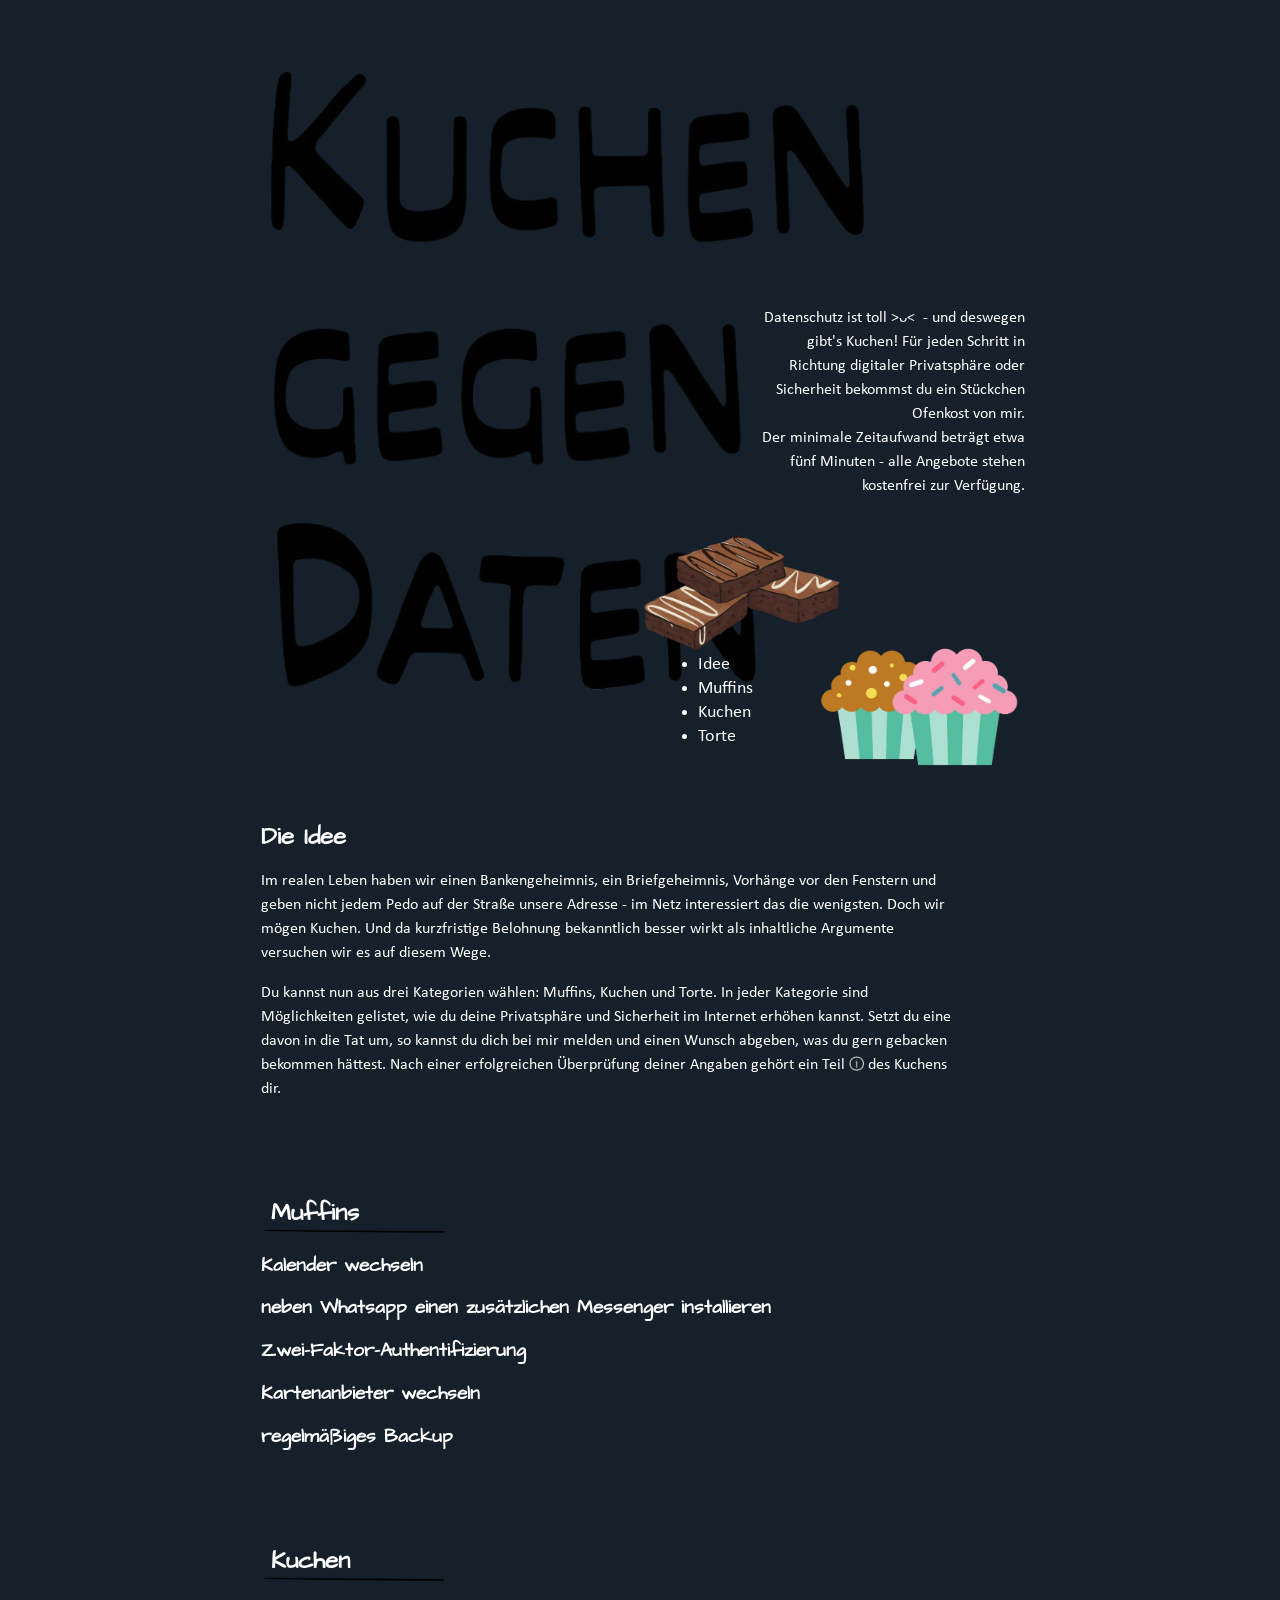
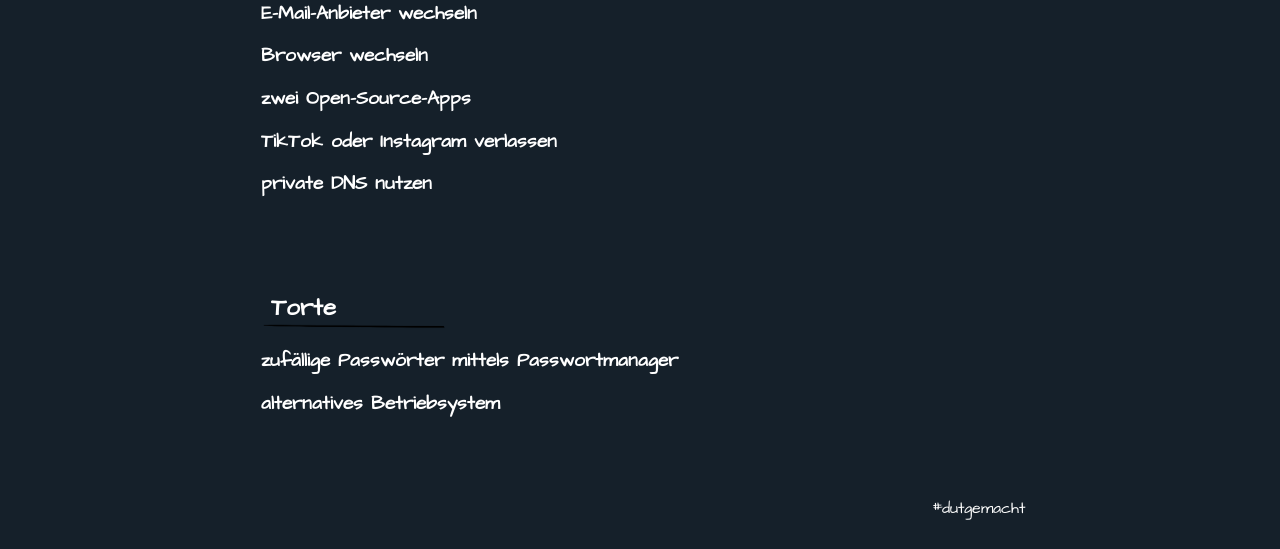
==== commit 225c1a9c: "Update index.html for kgd width" ====
--- a/index.html
+++ b/index.html
@@ -48,7 +48,7 @@
         
         main > img {
             pointer-events: none;
-            width: 60%;
+            width: 90%;
             height: auto;
             margin-bottom: 8%;
         }
@@ -255,6 +255,10 @@
             main {
                 width: 90%;
                 margin: 10% 0 0 5%;
+            }
+
+            main > img {
+                width: 60%;
             }
 
             main > p {
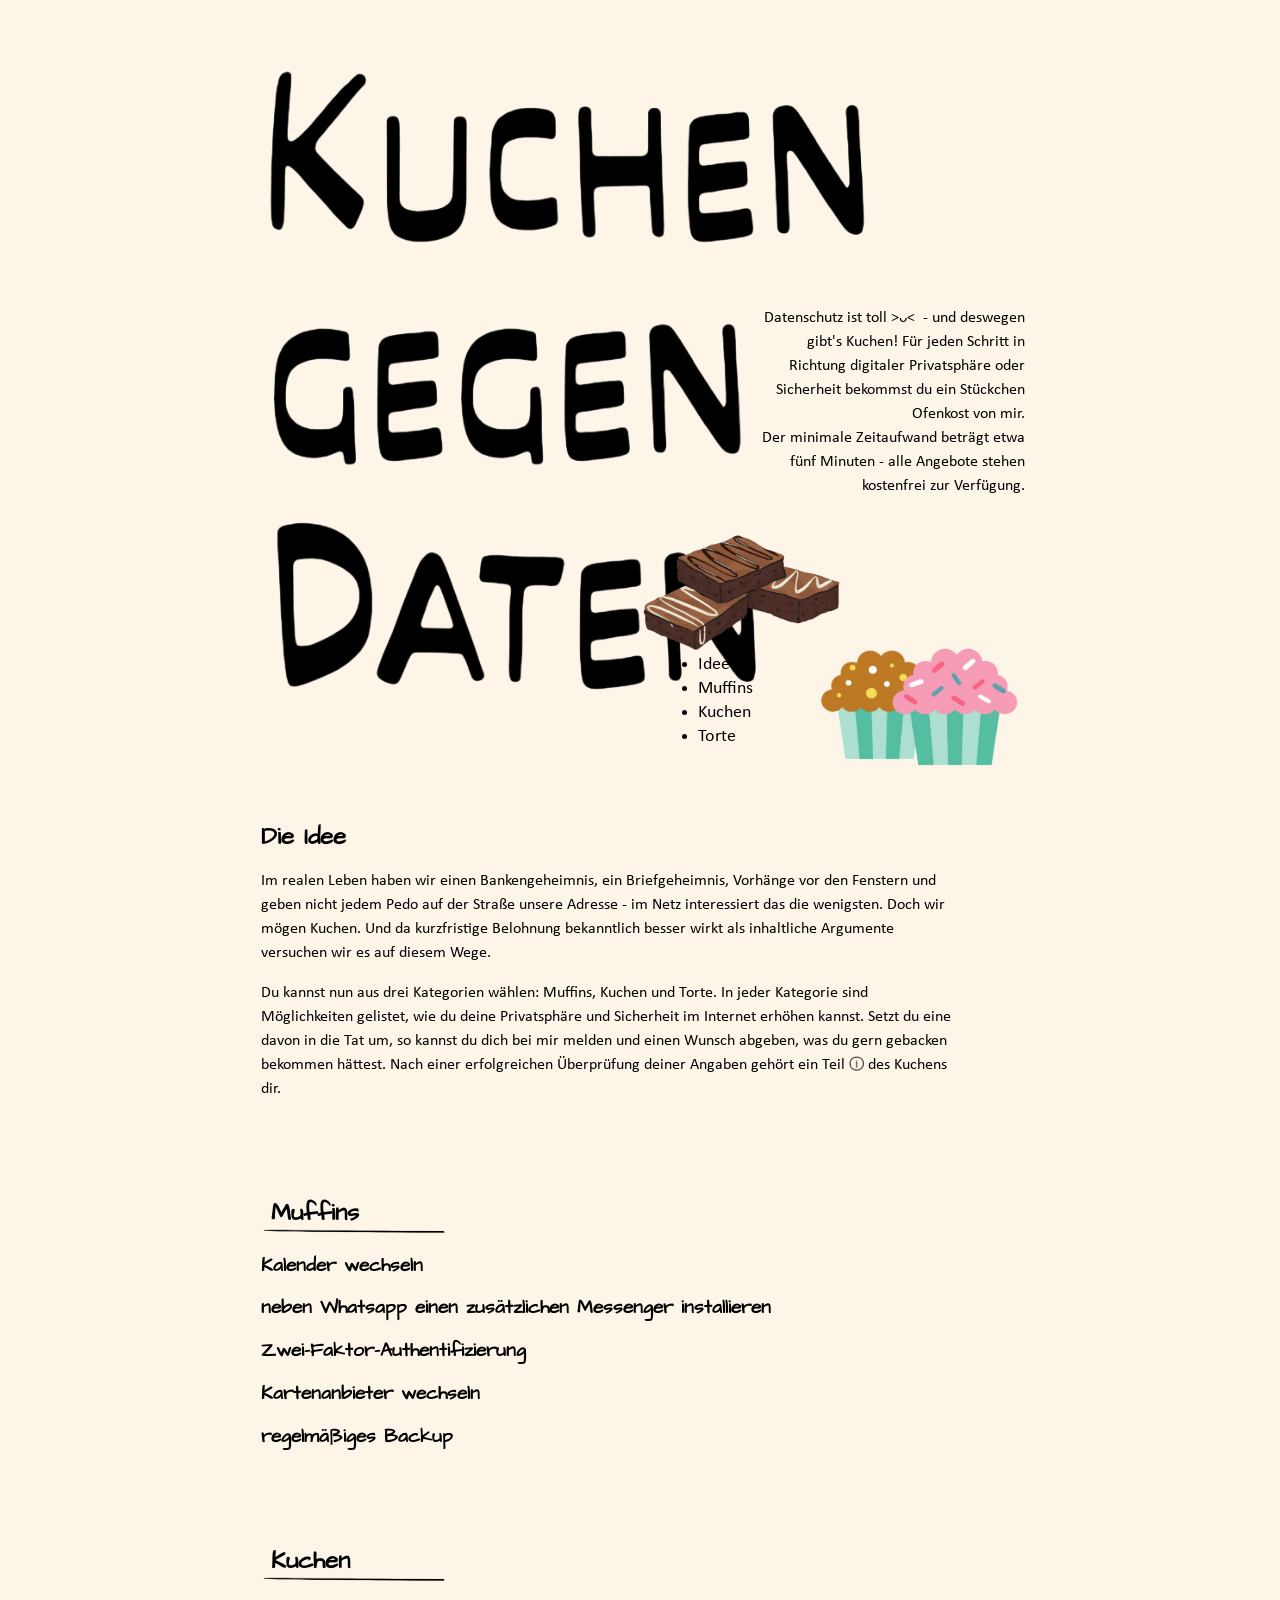
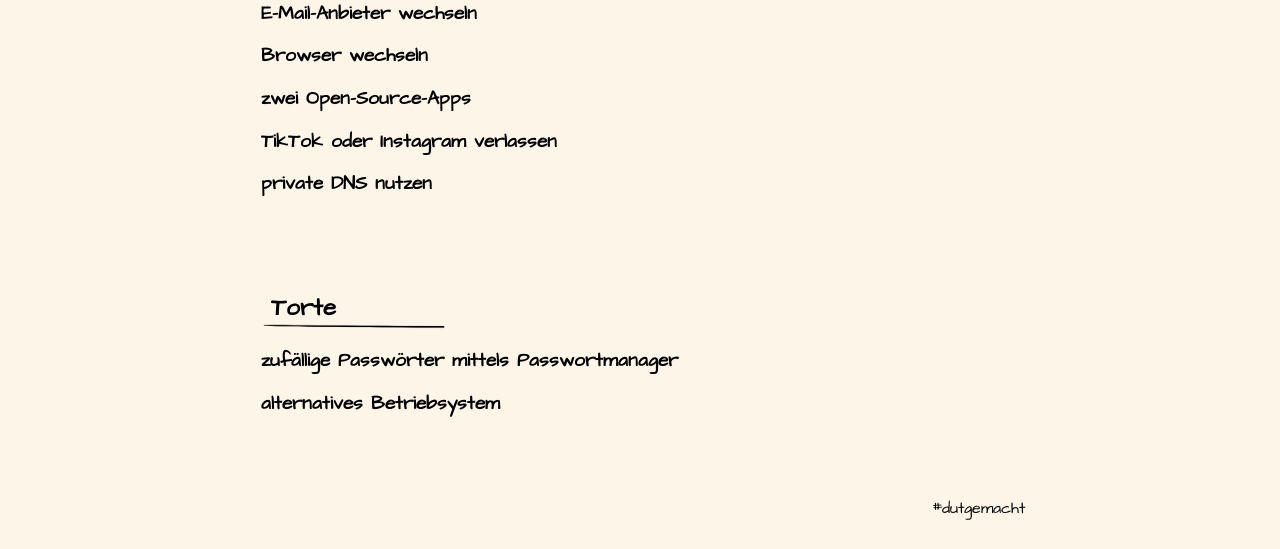
==== commit c534be52: "Update index.html for remove darkmode" ====
--- a/index.html
+++ b/index.html
@@ -296,7 +296,7 @@
         }
     </style>
 </head>
-<body class="darkmode">
+<body>
     
 <main>
     <!--h1>Kuchen gegen Daten</h1-->
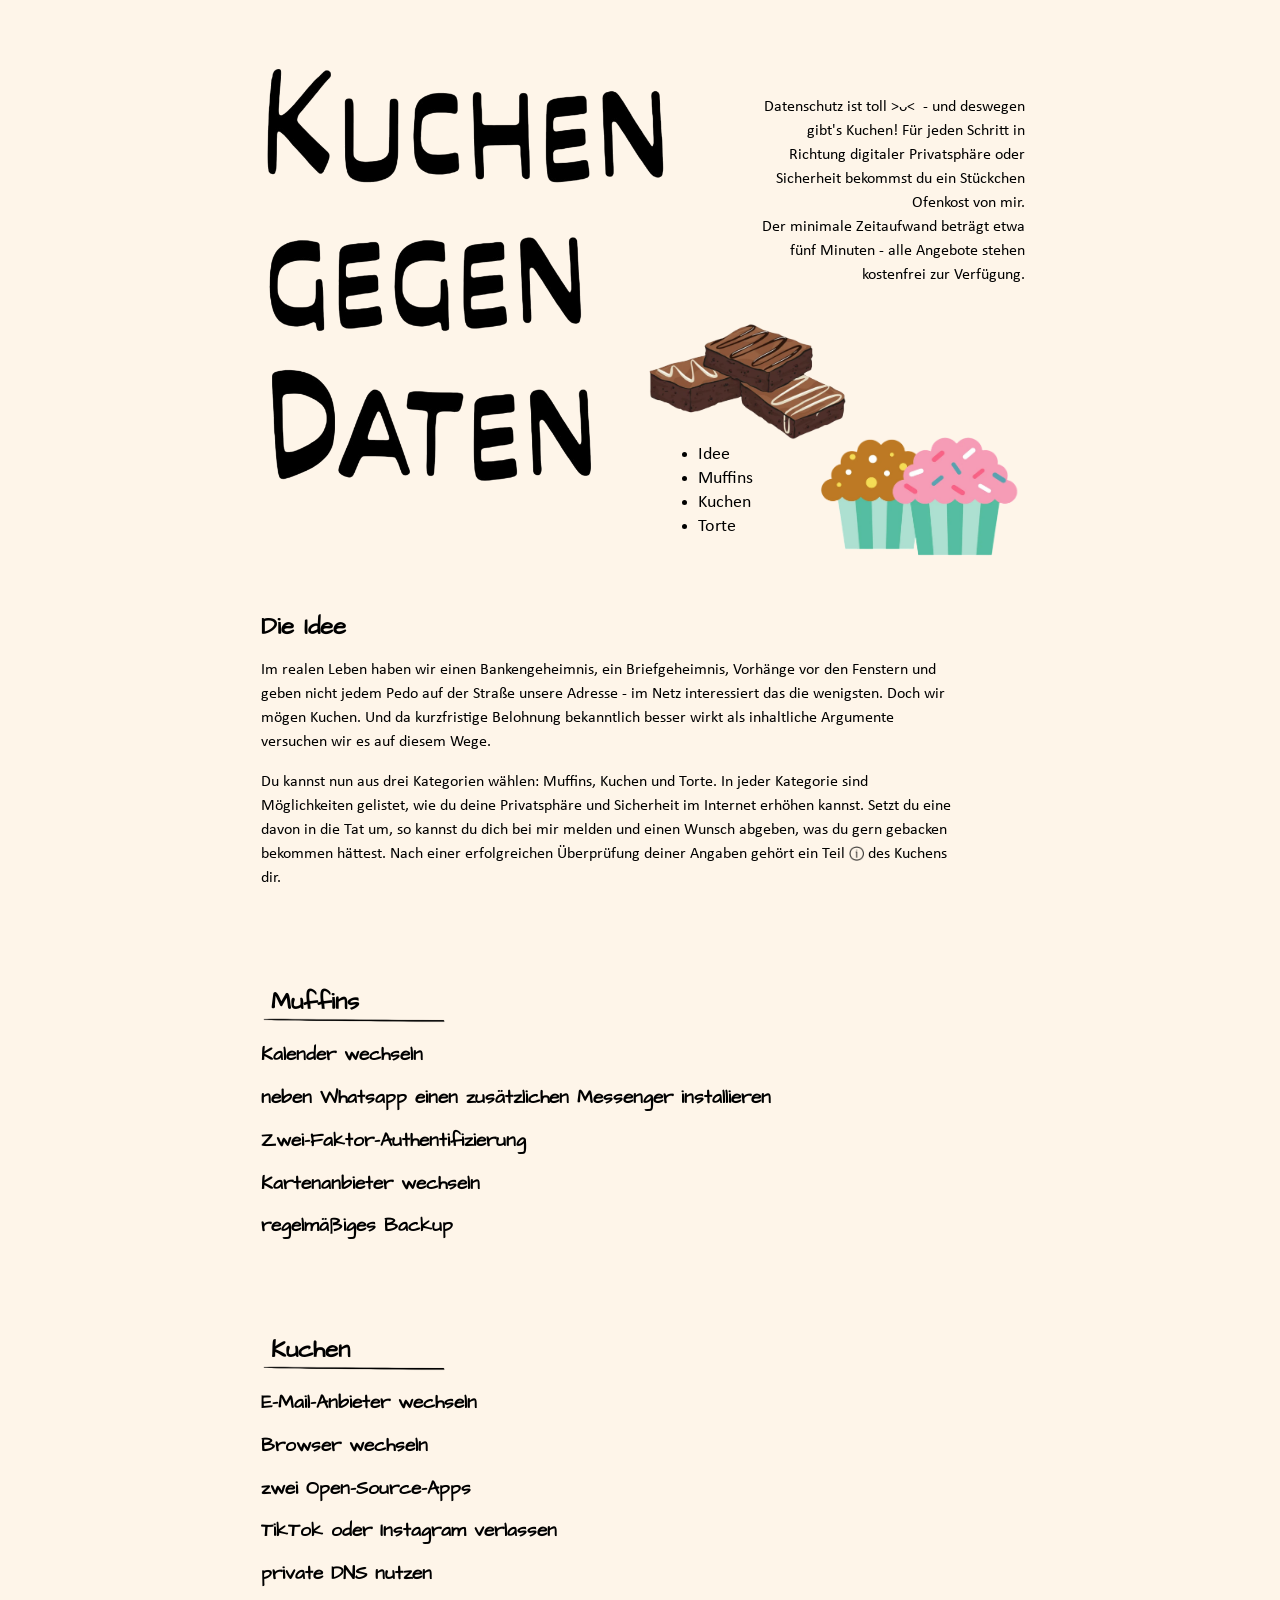
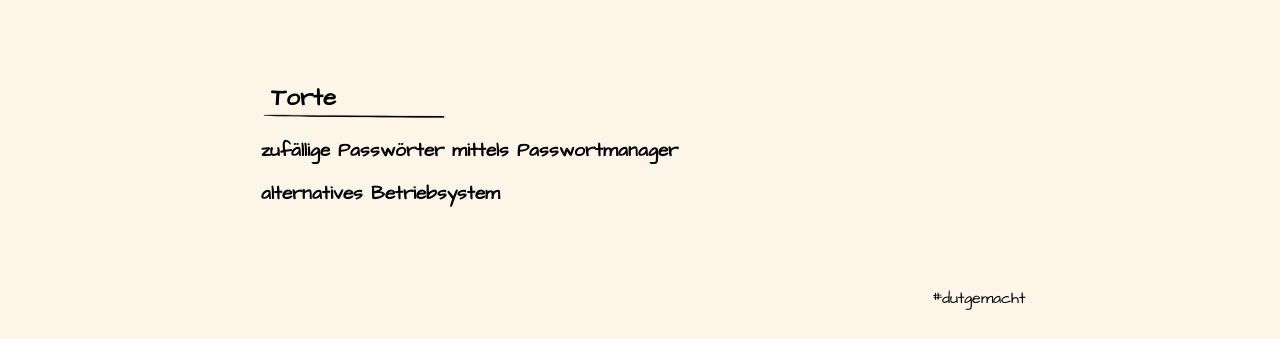
==== commit 054f3426: "Change index" ====
--- a/index.html
+++ b/index.html
@@ -48,7 +48,7 @@
         
         main > img {
             pointer-events: none;
-            width: 90%;
+            width: 60%;
             height: auto;
             margin-bottom: 8%;
         }
@@ -258,7 +258,7 @@
             }
 
             main > img {
-                width: 60%;
+                width: 90%;
             }
 
             main > p {
@@ -831,10 +831,13 @@
 if (window.matchMedia('(prefers-color-scheme: dark)').matches) {
     document.querySelector("body").classList.add("darkmode");
     document.querySelector("main > img:nth-of-type(1)").src = "b/kgd-dark.png";
-    document.querySelector("#anfang img:nth-of-type(1)").src = "b/brownies-flipped.png";
     document.querySelectorAll("main > div > img:nth-of-type(1):not(#anfang img)").forEach(img => {
         img.src = "b/trennstrich-dark.png";
     });
+}
+
+if (window.matchMedia('(min-width: 768px)').matches) {
+    document.querySelector("#anfang img:nth-of-type(1)").src = "b/brownies-flipped.png";
 }
 
 const params = new URLSearchParams(window.location.search);
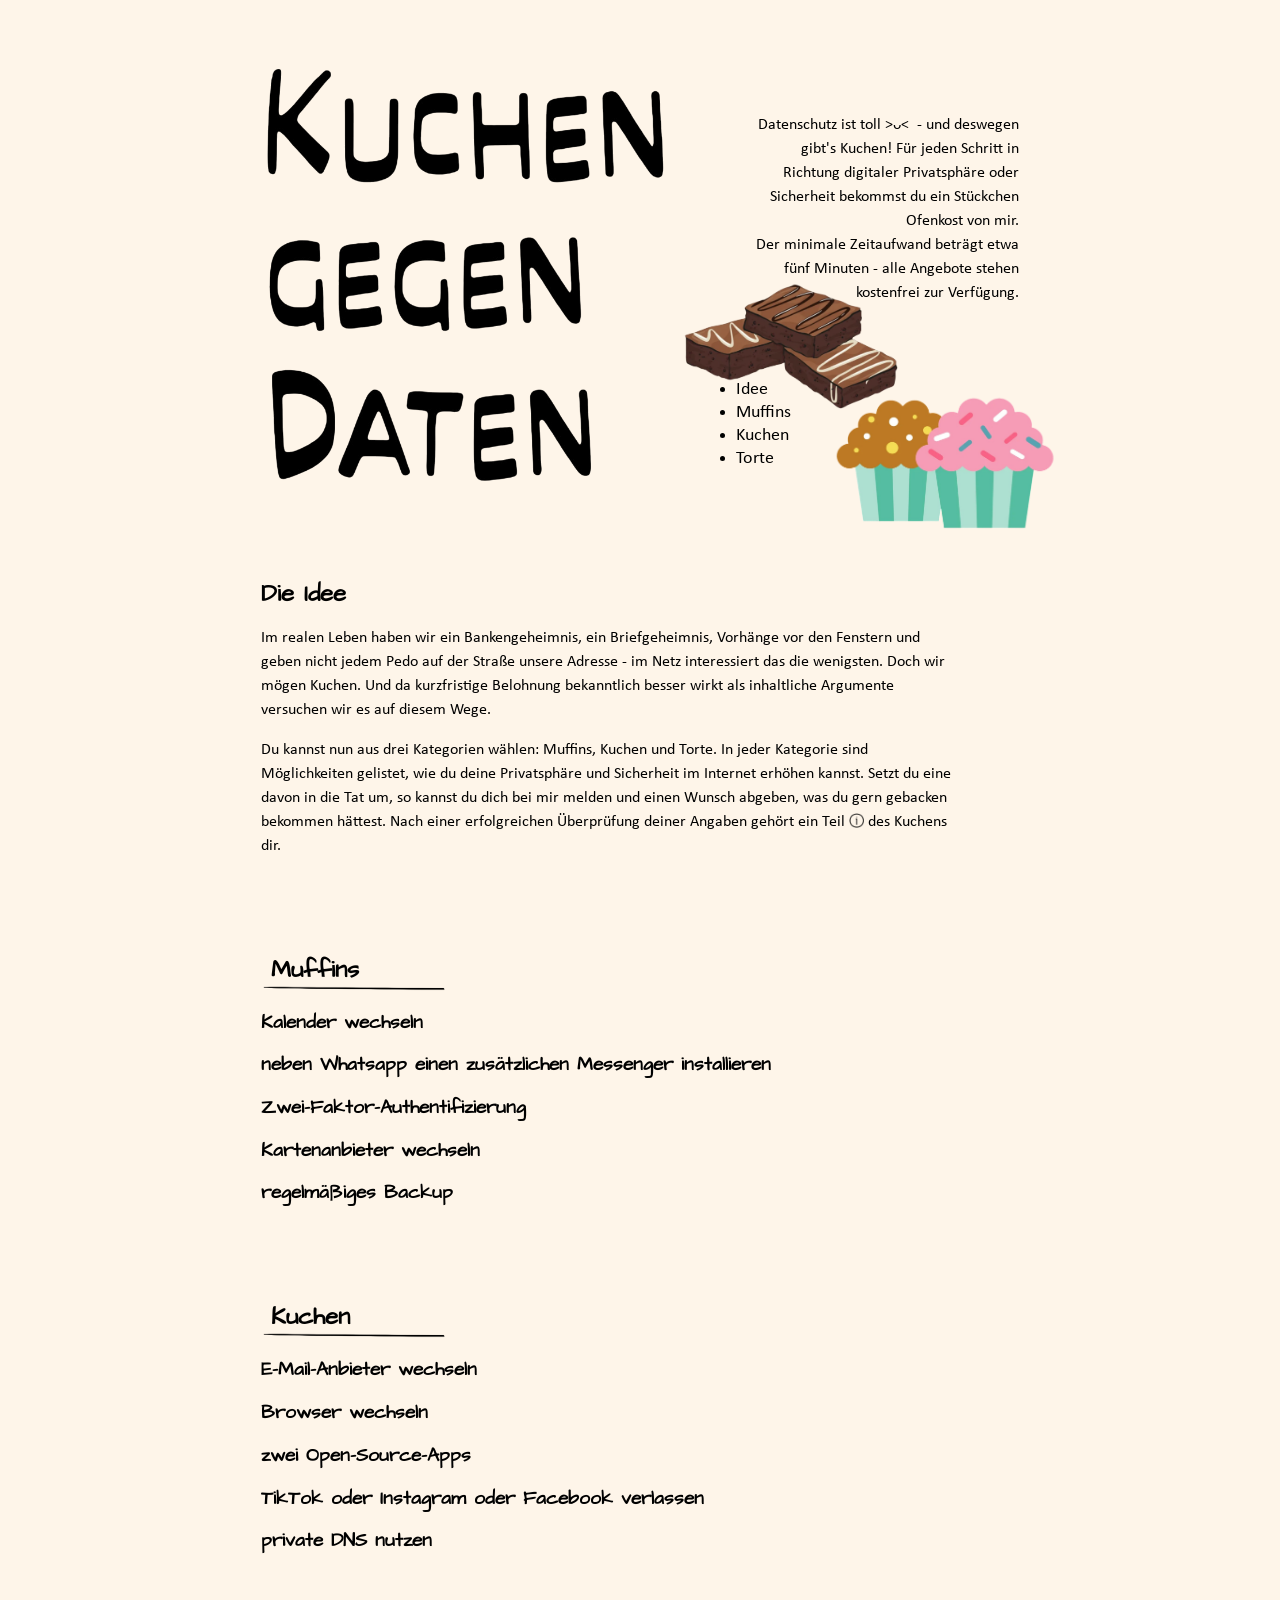
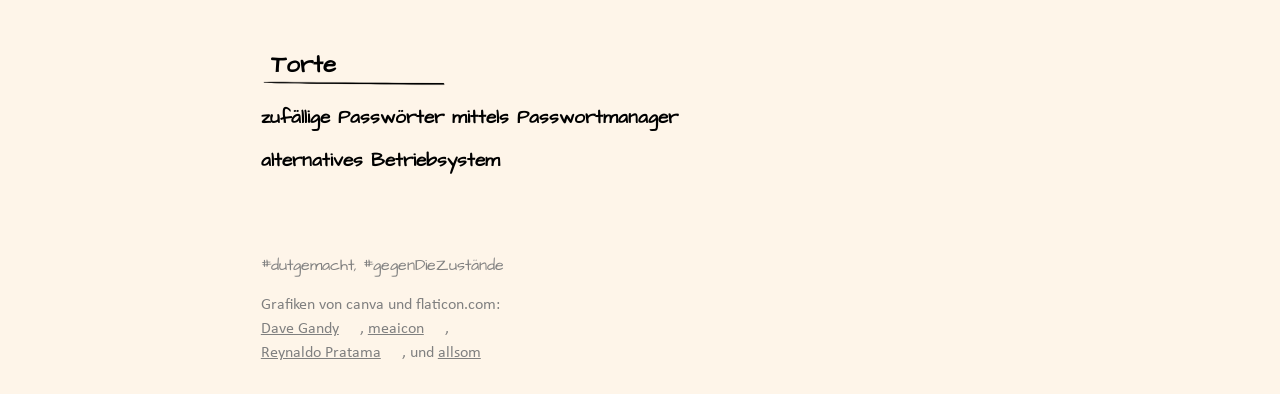
==== commit 42e4af37: "Change index, add CSS + js" ====
--- a/index.html
+++ b/index.html
@@ -5,325 +5,42 @@
     <meta name="author" content="&Eacute;mile Jeremias Ruff">        
     <meta name="viewport" content="width=device-width, initial-scale=1.0">   
     <meta charset="UTF-8">
+
+    <link rel="stylesheet" href="stylesheet.css" type="text/css">
     <link rel="icon" type="image/png" href="favicon.ico">
-
-    <style>
-        @font-face  {
-            font-family: 'lostinsouth';
-            src: url('m/lostinsouth.otf');
-        }
-        
-        @font-face  {
-            font-family: 'calibri';
-            src: url('m/calibri.ttf');
-        }
-        
-        @font-face {
-            font-family: 'architectsdaughter';
-            src: url('m/architectsdaughter.ttf');
-        }
-        
-        a, .fakeLink {
-            color: #2482ff;
-            text-decoration: underline;
-        }
-        
-        body {
-            font-family: "calibri";
-            font-size: 16px;
-            background-color: #fef5e9;
-            padding-bottom: 5px;
-        }
-        
-            body.darkmode {
-                background-color: #15202a;
-                color: white;
-            }
-        
-        main {
-            width: 55%;
-            margin: 5% 0 0 20%;
-            line-height: 1.5rem;
-        }
-        
-        main > img {
-            pointer-events: none;
-            width: 60%;
-            height: auto;
-            margin-bottom: 8%;
-        }
-
-        main > p {
-            width: 40%;
-            text-align: right;
-            margin-top: -65%;
-            margin-left: 70%;
-        }
-        
-        h2:not(#idee h2) {
-            margin: 100px 0 -7px 10px;
-        }
-
-        h2, h3 {
-            font-family: "architectsdaughter";
-        }
-
-        h3 {
-            cursor: pointer;
-        }
-        
-        h3, main div > div {
-            scroll-margin-top: 60px;
-        }
-        
-        ul, ol {
-            padding-left: 20px;
-        }
-        
-        nav {
-            margin-left: 60%;
-            margin-top: 20%;
-        }
-        
-        nav ul {
-            display: block;
-            gap: 20px;
-            margin-top: 0px;
-        }
-       
-        nav ul li {
-            list-style-type: ;
-            font-size: 18px;
-        }        
-        
-        nav a {
-            color: black;
-            text-decoration: none;
-        }
-        
-        body.darkmode nav a {
-            color: white;
-        }
-        
-        #anfang {
-            display: flex;
-            position: relative;
-        }
-        
-        #anfang img:nth-of-type(1) {
-            padding-top: 20px;
-            width: auto;
-            height: 120px;
-            left: 55%;
-            position: absolute;
-        }
-        
-        #anfang img:nth-of-type(2) {
-            position: absolute;
-            top: 130px;
-            left: 80%;
-            width: 30%;
-            height: auto;
-        }
-        
-        #idee h2 {
-            margin-top: 60px;
-        }
-        
-        #muffins img:nth-of-type(1), 
-        #kuchen img:nth-of-type(1):not(#fremde-apps img),
-        #torte img:nth-of-type(1) {
-            height: 5px;
-            width: auto;
-        }
-        
-        #muffins h3, #kuchen h3, #torte h3 {
-            margin-top: 12px;
-        }
-        
-        main > div > div {
-            border-left: 1px solid black;
-            padding-left: 20px;
-            margin-bottom: 50px;
-        }
-        
-            body.darkmode main > div > div {
-                border-left: 1px solid white;
-            }
-        
-        main > div > div p:nth-last-of-type(2), 
-        main > div > div p:last-of-type {
-            margin-top: 25px;
-        }
-        
-        main > div > div ul:last-of-type {
-            margin-top: -10px;
-        }
-
-        #fremde-apps {
-            position: fixed;
-            top: 0;
-            left: 0;
-            height: 100vh;
-            width: 100vw;
-            background-color: rgba(0, 0, 0, 0.9);
-            color: white;
-            z-index: 1;
-            padding: 10%;
-            padding-top: 20%;
-            overflow-y: scroll;
-            overscroll-behavior: contain;
-            box-sizing: border-box;
-        }
-        
-        #fremde-apps img {
-            width: 30px;
-            height: 30px;
-            position: absolute;
-            top: 5%;
-            left: 10%;
-        }
-        
-        main > :last-child {
-            margin-top: 80px;
-            font-family: "architectsdaughter";
-        }
-        
-        .tooltip {
-            position: relative;
-            display: inline-block;
-            cursor: pointer;
-        }
-
-        .tooltip::before {
-            content: "";
-            display: inline-block;
-            width: 15px;
-            height: 15px;
-            margin-top: -3px;
-            background: url("b/tooltip.png") center/contain no-repeat;
-            vertical-align: middle;
-        }
-        
-            body.darkmode .tooltip::before {
-                background-image: url("b/tooltip-dark.png");
-            }
-
-        .tooltip::after {
-            content: attr(data-tooltip);
-            color: grey;
-            display: none;
-            margin-left: 6px;
-        }
-
-        .tooltip.show::after {
-            display: inline;
-        }
-
-        .bedingungen {
-            list-style-type: none;
-            padding-left: 10px;
-        }
-           
-        .bedingungen li {
-            display: flex;
-            align-items: flex-start;
-            gap: 0.5rem;
-            margin-top: 10px;
-        }
-
-        .bedingungen li:before {
-            content: "";
-            background-image: url("b/checkmark.png");
-            background-repeat: none;
-            background-size: contain;
-            display: block;
-            flex: 0 0 1rem;
-            height: 1rem;
-            width: 1rem;
-        }
-        
-        body.darkmode .bedingungen li:before {
-            background-image: url("b/checkmark-dark.png");
-        }
-        
-        .bedingungen li span {
-            display: block;
-        }
-
-        @media (max-width: 768px) {
-            main {
-                width: 90%;
-                margin: 10% 0 0 5%;
-            }
-
-            main > img {
-                width: 90%;
-            }
-
-            main > p {
-                width: auto;
-                text-align: left;
-                margin-top: 0;
-                margin-left: 0;
-            }
-        
-            #idee h2 {
-                margin-top: 100px;
-            }
-        
-            #anfang img:nth-of-type(1) {
-                width: auto;
-                height: 110px;
-                position: static;
-            }
-        
-            #anfang img:nth-of-type(2) {
-                top: 120px;
-                left: 30%;
-                width: 50%;
-                height: auto;
-            }
-
-            nav {
-                margin-left: 30px;
-                margin-top: 0;
-            }
-        
-            h2:not(#idee h2) {
-                margin: 60px 0 -7px 10px;
-            }
-        }
-    </style>
 </head>
 <body>
+
+<!--h1>Kuchen gegen Daten</h1-->
+<header>
+    <img src="b/kgd.png" alt="Ueberschrift: Kuchen gegen Daten">
+    <div>
+        <p>Datenschutz ist toll >ᴗ< &nbsp;- und deswegen gibt's Kuchen!
+        Für jeden Schritt in Richtung digitaler Privatsphäre oder 
+        Sicherheit bekommst du ein Stückchen Ofenkost von mir. <br>
+        
+        Der minimale Zeitaufwand beträgt etwa fünf Minuten - alle Angebote
+        stehen kostenfrei zur Verfügung.</p>
+        
+        <div id="anfang">
+            <img src="b/brownies.png" alt="Grafik einer Torte">
+            <img src="b/muffins.png" alt="Grafik von Muffins">
+            <nav>
+                <ul>
+                    <li><a class="intern-a" href="#idee">Idee</a></li>
+                    <li><a class="intern-a" href="#muffins">Muffins</a></li>
+                    <li><a class="intern-a" href="#kuchen">Kuchen</a></li>
+                    <li><a class="intern-a" href="#torte">Torte</a></li>
+                </ul>
+            </nav>
+        </div>
+    </div>
+</header>
     
-<main>
-    <!--h1>Kuchen gegen Daten</h1-->
-    <img src="b/kgd.png" alt="Ueberschrift: Kuchen gegen Daten">
-    <p>Datenschutz ist toll >ᴗ< &nbsp;- und deswegen gibt's Kuchen!
-    Für jeden Schritt in Richtung digitaler Privatsphäre oder 
-    Sicherheit bekommst du ein Stückchen Ofenkost von mir. <br>
-    
-    Der minimale Zeitaufwand beträgt etwa fünf Minuten - alle Angebote
-    stehen kostenfrei zur Verfügung.</p>
-    
-    <div id="anfang">
-        <img src="b/brownies.png" alt="Grafik einer Torte">
-        <img src="b/muffins.png" alt="Grafik von Muffins">
-        <nav>
-            <ul>
-                <li><a href="#idee">Idee</a></li>
-                <li><a href="#muffins">Muffins</a></li>
-                <li><a href="#kuchen">Kuchen</a></li>
-                <li><a href="#torte">Torte</a></li>
-            </ul>
-        </nav>
-    </div>
-    
+<main> 
     <div id="idee">
         <h2>Die Idee</h2>
-        <p>Im realen Leben haben wir einen Bankengeheimnis, ein Briefgeheimnis, 
+        <p>Im realen Leben haben wir ein Bankengeheimnis, ein Briefgeheimnis, 
         Vorhänge vor den Fenstern und geben nicht jedem Pedo auf der Straße unsere 
         Adresse - im Netz interessiert das die wenigsten. Doch wir mögen Kuchen. Und da 
         kurzfristige Belohnung bekanntlich besser wirkt als inhaltliche Argumente 
@@ -377,14 +94,15 @@
             Installation eines zusätzlichen Messengers wirkst du der Stellung Whatsapps entgegen.</p>
             
             <p><b>wie?</b><br>
-            Ich empfehle aus persönlicher Erfahrung <a href="">Threema</a> (kostenpflichtig) und <a href="">Signal</a>. 
-            Threema funktioniert wie auch der Dienst <a href="">Element</a> ohne Telefonnummer, erfordert jedoch im Gegensatz 
+            Ich empfehle aus persönlicher Erfahrung <a href="https://threema.com/de/download/threema-private">Threema</a> (kostenpflichtig) 
+            und <a href="https://signal.org/download/">Signal</a>. Threema funktioniert wie auch der Dienst <a href="https://element.io/de/download">
+            Element</a> ohne Telefonnummer, erfordert jedoch im Gegensatz 
             zu Element noch die Installation einer App. Alle drei sind über den Google Play Store und Apples App Store herunterladbar.</p>
         
             <p><b>Muffins?</b><br>
             <ol class="bedingungen">
                 <li><span>Installation und Einrichtung eines zusätzlichen Messengers mit Fokus auf Sicherheit und Datenschutz, 
-                zB: Threema, Signal, Element (oder <a href="">Briar</a> ;)</span></li>
+                zB: Threema, Signal, Element (oder <a href="https://briarproject.org">Briar</a> ;)</span></li>
             </ol></p>
         </div>
         
@@ -402,18 +120,18 @@
             Am gebräuchchlisten sind dabei Einmal-Codes (oder auch One-Time-Passwort/ OTP): Für jeden 
             Login gibt man nicht nur ein Passwort sondern auch einen sechsstelligen Zahlencode ein. Selbst 
             wenn jemand dein Passwort errät ist die Wahrscheinlichkeit minimal, dass der Angreifer den 
-            Einmal-Code errät, der jede Minute neu generiert wird.</p>
-            
-            <p><b>wie?</b><br>
-            Für jeden Account richtet man eine eigene 2FA ein. Das dauert nur wenige Minuten und läuft 
-            typischerweise so ab:</p>
+            Einmal-Code errät, der alle 30 Sekunden neu generiert wird.</p>
+            
+            <p><b>wie?</b><br>
+            Für jeden Account richtet man eine eigene 2FA ein. Nicht alle Dienste unterstützen 2FA. 
+            Die Einrichtung dauert nur wenige Minuten und läuft typischerweise so ab:</p>
             <ol>
                 <li>Installiere dir eine App zum Berechnen der Einmal-Codes, zB: <a href="https://freeotp.github.io/">FreeOTP</a> 
                     oder <a href="https://github.com/helloworld1/FreeOTPPlus">FreeOTP Plus</a></li>
                 <li>Logge dich in den zu sichernden Account ein und gehe in die Accounteinstellungen -> Sicherheit -> 
-                    Zwei-Faktor-Authentifizierung und bestätige</li></li></li>
+                    Zwei-Faktor-Authentifizierung und bestätige.</li></li></li>
                 <li>Meist musst du einen QR-Code scannen oder einen Link klicken. Dann wird 2FA automatisch 
-                    der App hinzugefügt. <span onclick="openElement('2fa-manuell')">Was wenn nicht?</span><br>
+                    der App hinzugefügt. <span class="fakeLink" onclick="openElement('2fa-manuell')">Was wenn nicht?</span><br>
                     <span id="2fa-manuell" style="display: none;">Alternativ kannst du das 16-stelligen Geheimnis/Secret auch manuell 
                     kopieren und in der OTP-App in einem neuen Eintrag speichern.</span></li>
                 <li>Kopiere den ersten Einmal-Code und gebe ihn der Website zur Überprüfung</li>
@@ -422,30 +140,31 @@
             <p><b>Muffins?</b></p>
             <ul class="bedingungen">
                 <li><span>2FA für mindestens zwei Accounts aktiviert</span></li>
-                <li><span>2FA für E-Mail-Dienst deiner Haupt-Emailadresse in Nutzung</span></li>
+                <li><span>2FA für den E-Mail-Dienst deiner Haupt-Emailadresse in Nutzung</span></li>
             </ul>
         </div>
         
         <h3 onclick="openElement('kartenanbieter')">Kartenanbieter wechseln</h3>
         <div id="kartenanbieter" style="display: none;">
             <p><b>was?</b><br>
-            Die meistgenutzten digitalen Kartenanbieter sind derzeit Google Maps und Apples. 
+            Die meistgenutzten digitalen Kartenanbieter sind derzeit Google Maps und Apple Maps. 
             <br><br>
             „Openstreetmap“ ist ein internationales Gemeinschaftsprojekt, dessen Karten jeder einlesen und 
             bearbeiten kann, was sie besonders detailreich und aktuell hält. Zudem verdient das Projekt kein Geld mit der Auswertung deiner Daten. Da die Karten
             frei einsehbar sind, gibt es viele verschiedene Apps zur Anzeige und Navigation. Ich nutze OrganicMaps, 
             dessen Funktionen und Design mir am besten gefallen.<br>
-            Die App bietet weitere Vorteile: ganz Deutschland kann kartografisch für 4GB heruntergeladen werden. 
+            Die App bietet weitere Vorteile: ganz Deutschland kann kartografisch für 4 GB Speicher heruntergeladen werden. 
             Dies ermöglicht auch eine Offline-Navigation.</p>
             
             <p><b>wie?</b><br>
-            Installiere dir die App „Organic Maps“ über den <a href="">AppStore</a>, den <a href="">Google Play Store</a> 
-            oder <a href="">F-Droid</a>. Zoome in ein Gebiet und klicke auf „Karte herunterladen“.</p>
+            Installiere dir die App „Organic Maps“ über den <a href="https://apps.apple.com/app/organic-maps/id1567437057">AppStore</a>, den <a 
+            href="https://play.google.com/store/apps/details?id=app.organicmaps&hl=de">Google Play Store</a> 
+            oder <a href="https://f-droid.org/de/packages/app.organicmaps/">F-Droid</a>. Zoome in ein Gebiet und klicke auf „Karte herunterladen“.</p>
             
             <p><b>Muffins?</b></p>
             <ul class="bedingungen">
-                <li><span>Installation einer App zur Nutzung von OpenStreetMap, zB.: <a href="">Organic Maps</a>, 
-                <a href=""></a> oder <a href=""></a></span></li>
+                <li><span>Installation einer App zur Nutzung von OpenStreetMap, zB.: Organic Maps, 
+                <a href="https://www.magicearth.com/">Magic Earth</a> oder <a href="https://osmand.net/de/">OsmAnd</a></span></li>
                 <li><span>Nutzung der App > Nutzung von Google Maps/Apple</span></span></li>
             </ul>
         </div>
@@ -457,9 +176,10 @@
             <p><b>was?</b><br>
             Ein Backup ist eine Datensicherung. Man speichert also Fotos, Telefonnummern und andere Daten an einem 
             zweiten Ort, damit man sie nicht verliert, geht das Handy kaputt. Großen Diensten wie Google oder Apple 
-            seine Daten anzuvertrauen ist nicht nur aus datenschutztechnischer Persepektive ungeeignet. Auch stellen 
+            seine Daten anzuvertrauen ist nicht nur aus datenschutztechnischer Perspektive ungeeignet. Auch stellen 
             deren Server größere Angriffsziele für Hacker dar. Daher gehen zB. bei Google gesichterte Daten immer 
-            wieder verloren. <span class="tooltip" data-tooltip=""></span>
+            wieder verloren. <span class="tooltip" data-tooltip='drei Beispiele: <a href="https://www.computerbase.de/news/apps/cloudspeicher-google-untersucht-datenverluste-bei-drive.86250/">Google Drive</a>, 
+            <a href="https://www.bitbasegroup.com/de/resource/google-datenleck">Login-Daten</a> und <a href="https://www.ad-hoc-news.de/boerse/news/ueberblick/google-datenleck-48-millionen-gmail-konten-in-ungeschuetzter-datenbank/68532244">G-Mail</a>'></span>
             <br><br>
             Deutlich sicherer und datensparsamer sind Dienste von Dezentralität und open-source (siehe
             <span id="goTo" class="fakeLink" onclick="goTo('open-source')">weiter unten</span>).</p>
@@ -469,7 +189,7 @@
             USB-Stick oder eine externe Festplatte zu schieben. Folgend habe ich einige Dienste gelistet, die ihre 
             Backups online speichern:</p>
             
-            <table>
+            <table class="tabelle">
                 <tr>
                     <td>Datum</td>
                     <td>App</td>
@@ -477,14 +197,17 @@
                 
                 <tr>
                     <td>Fotos und Videos</td>
+                    <td><a href="https://ente.com/de/download/">Ente</a></td>
                 </tr>
                 
                 <tr>
                     <td>Kontakte</td>
+                    <td><a href="https://etesync.com/get-apps/">EteSync</a></td>
                 </tr>
                 
                 <tr>
                     <td>andere Dateien, zB. einzelne Ordner</td>
+                    <td><a href="https://filen.io/products/web">Filen</a></td>
                 </tr>
                 
                 <tr>
@@ -495,7 +218,7 @@
             
             <p><b>Muffins?</b><br></p>
             <ul class="bedingungen">
-                <li><span>automatisches Backup eingerichtet oder regelmäßig manuell Sichern</span></li>
+                <li><span>automatisches Backup eingerichtet oder regelmäßig manuell sichern</span></li>
                 <li><span>Backup verschlüsselt</span></li>
             </ul>
         </div>
@@ -508,7 +231,9 @@
         <h3 onclick="openElement('mail')">E-Mail-Anbieter wechseln</h3>
         <div id="mail" style="display: none;">
             <p><b>was?</b><br>
-            Dein E-Mail-Anbieter hat meist vollen Zugriff auf deine E-Mails und kann daraus automatisiert 
+            Bei vielen Diensten bei denen du registriert bist, kannst du dein Passwort über deine E-Mail zurücksetzen. 
+            Hat jemand Zugriff auf dein E-Mail-Postfach, hat er somit auch Zugriff auf viele andere deiner Accounts im Internet.<br>
+            Weiter hat dein E-Mail-Anbieter meist vollen Zugriff auf deine E-Mails und kann daraus automatisiert 
             folgendes ableiten. <span onclick="openElement('maildaten')" class="fakeLink">wie?</span></p>
             <ul>
                 <li>deine sozialen Beziehungen</li>
@@ -518,11 +243,9 @@
                 <li>deine sexuelle Orientierung</li>
                 <li>deinen Beruf und Informationen zu Vertragsabschlüssen und -details</li>
             </ul>
-            <p>Das sind alles Informationen, die man auch aus anderen Applikationen wie deinem Kalender 
-            oder Instagram-Account ableiten kann. Über deinen E-Mail-Verkehr gelingt dies jedoch zuverlässiger.</p>
-            
-            <div id="maildaten">
-                <table>
+          
+            <div id="maildaten" style="display: none;">
+                <table class="tabelle">
                     <tr>
                         <td>Datum</td>
                         <td>Ursprung/ Anzeichen</td>
@@ -545,6 +268,24 @@
                     </tr>
                 </table>
             </div>
+            
+            <p>Das sind alles Informationen, die man auch aus anderen Applikationen wie deinem Kalender 
+            oder Instagram-Account ableiten kann. Über deinen E-Mail-Verkehr gelingt dies jedoch zuverlässiger.</p>
+            
+
+            <p><b>wie?</b></p>
+            <ol>
+                <li>Registriere dich bei einem E-Mail-Anbieter mit Fokus auf Sicherheit und Datenschutz, zB. 
+                <a href="https://tuta.com/de">Tuta</a> oder <a href="https://proton.me/de/mail">Proton</a></li>
+                <li>Richte ggf. bei deinem bisherigen Anbieter eine E-Mail-Weiterleitung ein. Das geht meist unter Account -> Einstellungen 
+                -> E-Mail -> Weiterleitung</li>
+            </ol>
+
+            <p><b>Kuchen?</b></p>
+            <ul class="bedingungen">
+                <li>bei einem E-Mail-Anbieter mit Fokus auf Sicherheit und Datenschutz registriert</li>
+                <li>ggf. E-Mail-Weiterleitung eingerichtet</li>
+            </ul>
         </div>
         
         <h3 onclick="openElement('browser')">Browser wechseln</h3>
@@ -556,19 +297,20 @@
             DuckDuckGo.
             <br><br>
             Neben der Wahl einer seriösen Suchmaschine spielt auch der Browser eine wichtige Rolle. Da er ein 
-            Tor zum Internet ist, lässt sich über ihn bestimmen welche Daten du mit den Websites und dem Browser 
+            Tor zum Internet ist, lässt sich über ihn bestimmen, welche Daten du mit den Websites und dem Browser 
             selbst teilst.</p>
             
             <p><b>wie?</b><br>
-            Brave (Browser) und Brave Search (Suchmaschine) speichern keine nicht-notwendigen Daten 
-            über dich und blockieren die Tracker und Werbung der Websites. In den meisten Fällen kannst du 
+            Brave (Browser) und Brave Search (Suchmaschine) müssen keine nicht-notwendigen Daten 
+            über dich speichern und können Tracker und Werbung der Websites blockieren. In den meisten Fällen kannst du 
             die Website vollfunktionstüchtig nutzen. Er ist über den Google Playstore und Apples AppStore 
             herunterladbar und steht auch Windows- und Mac-Usern zur Verfügung.</p>
         
             <p><b>Kuchen?</b><br>
             <ul class="bedingungen">
                 <li><span>Installation und Nutzung eines Browsers und einer Suchmaschine mit Fokus auf Sicherheit 
-                und Datenschutz, zB. <a href="">Brave</a> oder <a href="">Tor</a>. DuckDuckGo zählt nicht dazu.</span></li>
+                und Datenschutz, zB. <a href="https://brave.com/">Brave</a> oder <a href="https://torproject.org/download/">Tor</a>. 
+                DuckDuckGo zählt nicht dazu.</span></li>
                 <li><span>Festlegung des Browsers als Standardbrowser</span></li>
             </ul></p>
         </div>
@@ -576,22 +318,22 @@
         <h3 onclick="openElement('open-source')">zwei Open-Source-Apps</h3>
         <div id="open-source" style="display: none;">
             <p><b>was?</b><br>
-            Im Quellcode einer App oder Website steht geschrieben, wie das Programmm funktioniert und welchd Aufgaben 
-            es ausführt. Beispielsweise sagt der Code dass ein Kalender angezeigt wird und darin die einzelnen Termine, aber 
+            Im Quellcode einer App oder Website steht geschrieben, wie das Programmm funktioniert. Beispielsweise sagt der Code dass ein Kalender 
+            angezeigt wird und darin die einzelnen Termine, aber 
             auch dass Daten gespeichert, analysiert und weitergegeben werden.
             <br><br>
             „Open-Source“ bedeutet quelloffen - jeder kann den Quellcode einsehen, Probleme melden und daran mitarbeiten. 
             Das macht das Programm sicherer, da Fehler schneller auffallen. Die Transparenz sorgt auch dafür, dass es schwerer ist,  
-            heimlich Daten zu sammeln und zu verkaufen. Die meisten dieser Apps legen viel Wert auf Datenschutz.</p>
-            
-            <p><b>wie?</b><br>
-            Auf Android und Windows gibt es drei Wege eine App mit offenem Quellcode zu installieren. Wenn du ein iPhone oder Mac o.ä.
+            heimlich Daten zu sammeln und zu verkaufen. Die meisten Entwickler dieser Apps legen viel Wert auf Datenschutz.</p>
+            
+            <p><b>wie?</b><br>
+            Auf Android und Windows gibt es drei Wege eine App mit offenem Quellcode zu installieren. Wenn du ein iPhone oder Macl
             besitzt, ist ohne eine tiefere Recherche nur Option 1 für dich einfach umsetzbar. Um zu prüfen, ob eine App wirklich open-source 
             ist, kannst du auf der Website des Projektes/Herstellers den Quellcode suchen. Häufig ist er unter "Github" zu finden.</p>
             
             <p>Wichtig: es ist schwer, ohne weiteres Know-How Apps aus fremden Quellen auf Echtheit und Integrität zu überprüfen. Sei dir 
-            bewusst, dass mit jeder App deren Quelle du nicht kennst ein Risiko einhergeht. Hole dir im Zweifelsfall Meinung von außerhalb 
-            und <b>installiere kein Programm, dem du nicht vertrauen kannst.</b> <span class="fakeLink" onclick="openElement('fremde-apps')">Mehr erfahren</span></p>
+            bewusst, dass mit jeder App,l deren Quelle du nicht kennst, ein Risiko einhergeht. Hole dir im Zweifelsfall Meinung von außerhalb 
+            und <b>installiere kein Programm, dem du nicht vertrauen kannst.</b> Bitte lade auch keine Programme von Vergleichs- oder Testseiten wie chip.de herunter. <span class="fakeLink" onclick="openElement('fremde-apps')">Mehr erfahren</span></p>
             
             <div id="fremde-apps" style="display: none;"><img src="b/exit.png" alt="Kreuz" onclick="openElement('fremde-apps')"><br>
             Mit jeder Installation eines Programms oder einer App entsteht ein Sicherheitsrisiko. Selbst im Google PlayStore 
@@ -603,7 +345,7 @@
             <br><br>
             <i>Windows:</i><br>
             Aufgrund der Komplexität und Funktionsweise von Windows stellt Malware dort ein besonders großes Risiko dar. Typische Angriffsszenarien 
-            reichen von heimlichen Datenverarbeitung (Sammeln, Analysieren und Verkaufen von persönlichen Informationen) über das Auslesen von 
+            reichen von heimlicher Datenverarbeitung (Sammeln, Analysieren und Verkaufen von persönlichen Informationen) über das Auslesen von 
             Passwörtern bis hin zur Verschlüsselung ganzer Systempartitionen zur Erpressung (Ransomware).
             <br><br>
             <i>Android:</i><br>
@@ -617,11 +359,12 @@
             In seltenen Fällen kann die Installation eines Schadprogrammes auch auf Android geräteweite Auswirkungen haben. 
             <br><br>
             Um eine vermeintliche Open-Source-App auf Echtheit und Integrität zu überprüfen hast du folgende Möglichkeiten:
-            Häufig laufen quelloffene Projekte über die Plattform "Github". Suche daher nach dem Quellcode der App oder Github über die Website des 
+            Häufig laufen quelloffene Projekte über die Plattform "Github". Suche daher nach dem Quellcode der App oder nach Github über die Website des 
             Projektes/ Herstellers. Schau dir nun folgende Merkmale an:<br>
             - Arbeiten mehrere Personen an dem Projekt mit? ("Mitwirkende")<br>
             - Verfolgen mehrere Personen die Projektänderungen? ("Beobachter")<br>
-            - Werden regelmäßig Updates ausgegeben? ("Versionen")
+            - Werden regelmäßig Updates ausgegeben? ("Versionen"<br>
+            - Hat das Projekt viele positive Bewertungen erhaltem ("Sterne")
             <br><br>
             Umso mehr Mitwirkende und regelmäßigere, neue Versionen, umso sicherer ist das angebotene Programm.</div>
             
@@ -632,12 +375,14 @@
                 
                 <li><i>Windows:</i><br>
                 Suche im Internet nach "[deine App] open-source" und finde die Website des Projektes/Herstellers. Dort steht meist unter 
-                "Download" beschrieben, wie du das Programm installierst. Meist musst du dafür eine .exe, .zip oder . herunterladen und 
+                "Download" beschrieben, wie du das Programm installierst. Meist musst du dafür eine .exe, .zip oder .msi
+                
+                 herunterladen und 
                 öffnen.</li>
                 
                 <li><i>Android ohne GPlayStore:</i><br>
                 Suche im Internet nach "[deine App] open-source" und finde die Website des Projektes/Herstellers. Um eine App auf Android 
-                ohne den GPlayStore zu installieren, musst du zunächst eine Installationsdatei der App herunterladen. Sie hat das Format .apk.
+                ohne den GPlayStore zu installieren, musst du zunächst eine Installationsdatei der App herunterladen. Sie hat das Format apk.
                 Klicke sie anschließend in deinem Dateimanager (Dateimanager/ Files / Downloads) an und bestätige dass der Dateimanager Apps 
                 aus unbekannten Quellen installieren darf. Öffne sie erneut.</li>
                 
@@ -653,35 +398,80 @@
             </ul>
         </div>
         
-        <h3 onclick="openElement('tiktok')">TikTok oder Instagram verlassen</h3>
+        <h3 onclick="openElement('tiktok')">TikTok oder Instagram oder Facebook verlassen</h3>
         <div id="tiktok" style="display: none;">
-            <p><b>was?</b><br>
-            TikTok erhebt jede Menge Daten über dich, dazu gehören laut dessen Datenschutzerklärung: „“.
-            <br><br>
-            Der Grund, weshalb ich Kuchen gegen das Netzwerk biete ist jedoch ein anderer: 
+            <p>Liest du folgend von TikTok, ist es gleichzusetzen mit Instagram und Facebook.</p>
+            
+            <p><b>was?</b><br>
+            TikTok erhebt jede Menge Daten über dich. TikTok fördert Sucht, vermittelt Desinformation, beinhaltet gefährliche Trends, 
+            und schürt gesellschafltiche Spaltung wie extremistische Positionen.<br>
+            Der Grund, weshalb ich Kuchen gegen das Netzwerk biete ist jedoch ein anderer: TikTok beeinträchtig zu stark die psychische 
+            Gesundheit seiner Nutzer. „Bereits nach 20 Minuten Nutzung stiegen die Depressionswerte um 12% und die Angstwerte um 15%“ (übersetzt) 
+            <span class="tooltip" data-tooltip="so berichtet eine <a href='https://pmc.ncbi.nlm.nih.gov/articles/PMC11924099/'>Querschnitsstudie</a>"></span>.
             Das rechtfertigt keine gute Unterhaltung.</p>
         
             <p><b>wie?</b><br>
-            <ol class="bedingungen">
+            <ol>
                 <li>Melde dich in der App oder der Webversion von TikTok an</li>
                 <li>Gehe unter Account-Einstellungen -> Account löschen</li>
                 <li>Lösche die App von deinen Geräten</li>
-                <li>optional: blockiere die Domain tik(zerospace)tok.com in deinem Browser, um TikTok 
-                nicht als Website nutzen zu können<br>
-                -> <a href="">Anleitung</a> für Google Chrome<br>
-                -> <a href="">Anleitung</a> für Safari<br>
-                -> <a href="">Anleitung</a> für Microsoft Edge<br>
-                -> <a href="">Anleitung</a> für Brave<br>
-                -> <a href="">Anleitung</a> für Ecosia<br></li>
+                <li><span>optional: blockiere die Domain tiktok.com in deinem Browser oder auf deinem Gerät, um TikTok 
+                nicht als Website nutzen zu können. <span class="fakeLink" onclick="openElement('domainblock')">Wie geht das?</span></span></li>
             </ol></p>
             
+            <div id="domainblock" style="display: none;"><img src="b/exit.png" alt="Kreuz" onclick="openElement('domainblock')">
+            <i>Android</i><br>
+            über eine <span class="fakeLink" onclick="goTo('dns'); openElement('domainblock')">private DNS</span> tiktok.com auf die Blocklist setzen
+            <br><br>
+            
+            <i>iPhone/Mac</i><br>
+            <ol>
+                <li>Geräte-Einstellungen</li>
+                <li>Bildschirmzeit</li>
+                <li>Beschränkungen</li>
+                <li>App Store, Medien, Web & Spiele</li>
+                <li>Webinhalt</li>
+                <li>Nie erlauben</li>
+                <li>Website hinzufügen: tiktok.com</li>
+            </ol>
+            <br><br>
+            
+            <i>Google Chrome, Microsoft Edge, Ecosia und DuckDuckGo Browser</i><br>
+            <ol>
+                <li>Installiere eine Erweiterung wie <a class="intern-a" href="https://chromewebstore.google.com/detail/blocksite-block-websites/eiimnmioipafcokbfikbljfdeojpcgbh">
+                BlockSite</a> <img src="b/extern-dark.png" class="extern-icon"> über den den Chrome Web Store 
+                (alle oben genannten Browser basieren auf Chromium)</li>
+                <li>Öffne tiktok.com und klicke auf das Erweiterungssymbol <img style="height: 15px; width: auto; vertical-align: middle;" src="b/puzzle.png" alt="Erweiterungssymbol"> 
+                in der oberen rechten Ecke und im Popup-Fenster auf „Diese Seite blockieren“</li>
+            </ol>
+            <br><br>
+            
+            <i>Brave</i><br>
+            <ol>
+                <li>Einstellungen</li>
+                <li>Schutz & Datenschutz</li>
+                <li>Inhaltsfilterung</li>
+                <li>Benutzerdefinierter Filter</li>
+                <li><i>||tiktok.com^</i> eingeben</li>
+            </ol>
+            <br><br>
+            
+            <i>Microsoft Edge</i><br>
+            <ol>
+                <li>Einstellungen</li>
+                <li>Website-Berechtigungen</li>
+                <li>Cookies und Websitedaten</li>
+                <li>Blockieren</li>
+                <li>Hinzufügen: tiktok.com</li>
+            </ol></div>
+            
             <p><b>Kuchen und Props?</b><br>
-            <ul>
+            <ul class="bedingungen">
                 <li><span>Du hast deinen Account bei TikTok gelöscht und ggf. die App deinstalliert</span></li>
                 <li><span>optional: du hast die Domain tiktok.com in deinem Browser blockiert</span></li>
             </ul></p>
             
-            <p><b>Die selben Bedingungen gelten auch für Instagram.</b></p>
+            <p><b>Die selben Bedingungen gelten auch für Instagram und Facebook.</b></p>
         </div>
         
         <h3 onclick="openElement('dns')">private DNS nutzen</h3>
@@ -689,7 +479,7 @@
             <p>Mittels einer privaten DNS umgehst du Zensur, blockierst Werbung und Tracking - 
             auf dem gesamten Gerät. Du erlangst mehr Freiheit und Nerven, sparst zudem noch Datenvolumen.</p>
             
-            <p><b>was?</b>
+            <p><b>was?</b><br>
             Websites sind auf Servern gespeichert. Jeder Server hat eine eindeutige Nummer, 
             genannt IP-Adresse. Weil diese schwer zu merken sind, übersetzt ein DNS diese Nummern 
             in Worte: Domains.<br>
@@ -699,44 +489,51 @@
             Browser sagt dir nur: "404 - not found". Mit einer selbstfestgelegten DNS kannst 
             du diese Sperren ignorieren.<br>
             Außerdem: jede Verbindung die dein Handy mit dem Internet aufnimmt, geht durch dieses
-            System, auch Werbe- und Tracking-Anfragen. Mit einer provaten DNS kannst du sie ganz 
-            einfach herausfiltern. Die Verbindungen werden ganz verhindert, was dich auch mobile 
+            System, auch Werbe- und Tracking-Anfragen. Mit einer privaten DNS kannst du sie  
+            herausfiltern. Die Verbindungen werden ganz verhindert, was dich auch mobile 
             Daten spart.</p>
             
-            <div><b>wie?</b>
-            Es gibt Organisationen, die ganze Filterlisten gegen Werbung und Tracker zusammenstellen 
-            und Apps, mit denen du diese Filter für dein Gerät einschalten kannst. Hier ein Beispiel 
+            <div><b>wie?</b><br>
+            Es gibt Organisationen, die große Filterlisten gegen Werbung und Tracker zusammenstellen 
+            und Apps, mit denen du diese Filter für dein Gerät einschalten kannst.
                 <br><br>
-                <p><i>Android</i><br>
+                <p><i>Android</i></p>
                 <ol>
                     <li>Registriere dich auf <a href="https://nextdns.io/de">nextdns.io/de</a></li>
                     <li>Füge deinem Profil einige Filterlisten hinzu. Ich nutze HaGeZi - Multi PRO, OISD und 1Hosts (Lite)</li>
                     <li>Kopiere die URL unter DNS-over-TLS/QUIC </li>
                     <li>Gehe in deine Handyeinstellungen -> mehr Verbindungsoptionen/Netzwerk und Internet/Erweitert -> private DNS (oder suche nach "Private DNS")
                     und kopiere die URL in das enstprechende Feld</li>
-                </ol></p>
-            
-                <p><i>iPhone</i><br>
+                </ol>
+            
+                <p><i>iPhone</i></p>
                 <ol>
                     <li>Registriere dich auf <a href="https://nextdns.io">nextdns.io/de</a></li>
-                    <li>Füge deinem Profil einige Filterlisten hinzu. Ich nutze HaGeZi - Multi PRO, OISD und 1Hosts (Lite)</li>
+                    <li>Füge deinem Profil einige Filterlisten hinzu. Ich nutze HaGeZi, Multi PRO, OISD und 1Hosts (Lite)</li>
                     <li>Kopiere die URL unter DNS-over-TLS/QUIC </li>
-                    <li>Gehe in deine Handyeinstellungen -> Wlan-Einstellungen -> blaues "i" neben "mein Netzwerk" -> DNS konfigurieren -> manuell kofigurieren</li></li>/li>
+                    <li>Gehe in deine Handyeinstellungen -> Wlan-Einstellungen -> blaues "i" neben "mein Netzwerk" -> DNS konfigurieren -> manuell kofigurieren</li>
                     und kopiere die URL in das enstprechende Feld</li>
-                </ol></p>
+                </ol>
+                
+                <p><i>Brave Browser</i></p>
+                <ol>
+                    <li>Registriere dich auf <a href="https://nextdns.io/de">nextdns.io/de</a></li>
+                    <li>Füge deinem Profil einige Filterlisten hinzu. Ich nutze HaGeZi, Multi PRO, OISD und 1Hosts (Lite)</li>
+                    <li>Kopiere die URL unter DNS-over-TLS/QUIC </li>
+                    <li>Gehe in deine Browser-Einstellungen -> Brave Schutz und Datenschutz -> Sicheres DNS verwenden -> anderen Anbieter verwenden
+                    und kopiere die URL in das Feld „Anbieter-URL“ verwenden</li>
+                </ol>
             </div>
             
-            <p><b>Kuchen?</b>
+            <p><b>Kuchen?</b></p>
             <ul class="bedingungen">
                 <li><span>private DNS eingerichtet und genutzt (min. ein Gerät/drei Tage)</span></li>
                 <li><span>Nutzung von Filterlisten gegen Tracking</span></li>
                 <li><span>Nutzung eines sicheren und datenschutzfreundlichen DNS-Providers, 
-                bspw. NextDNS, Mullvad DNS oder Quad9</span></li>
-            </ul>
-            
-            </p>
-        </div>
-   </div>
+                bspw. NextDNS, <a href="https://mullvad.net/de/help/dns-over-https-and-dns-over-tls">Mullvad DNS (auch ohne Account)</a> oder <a href="https://rethinkdns.com/">RethinkDNS</a></span></li>
+            </ul>
+        </div>
+    </div>
         
     <div id="torte">
         <h2>Torte</h2>
@@ -750,27 +547,26 @@
         
             <p><b>was?</b><br>
             Heute braucht es keinen Agenten mehr, der speziell dich im Visier hat, um dein Passwort zu knacken. Auf 
-            Instagram beispielsweise erfolgen die Angriffe zufällig. Es braucht für den Angriff keinen Menschen mehr: 
+            Instagram beispielsweise erfolgen die Angriffe zufällig. Es braucht für den Angriff keinen Menschen: 
             eine Software gibt ein Passwort ein und klickt "Einloggen". Funktioniert das nicht, probiert sie ein weiteres. 
             Ziel ist auf dieser Plattform meist, auf deinem Account Werbung für ein Produkt zu machen. Ich persönlich kenne zwei 
             Menschen, denen das passiert ist.
             <br><br>
-            Es ist wichtig, ein langes Passwort zu wählen, da Angreifer mit modernen Computern bis zu *** Zeichenkombinationen 
-            pro Minute für dein Kennwort durchprobieren können. Bitte wähle kein Passwort unter zwölf Zeichen.<br>
+            Es ist wichtig, ein langes Passwort zu wählen, da Angreifer sehr viele Zeichenkombinationen 
+            für dein Kennwort durchprobieren können (gern mehrere Hundert Milliarden bis Billionen Kombinationen pro Sekunde). Bitte wähle kein Passwort unter zwölf Zeichen.<br>
             Weiter testen Angreifer bekannte Kombinationen zuerst. Du senkst die Wahrscheinlichkeit dafür, dass dein 
             Passwort erraten wird, erheblich, indem du es zufällig generieren lässt. </p>
         
             <p><b>wie?</b><br>
             Es gibt verschiedene Apps, mit denen du zufällige Kennwörter generieren, speichern und ggf. über mehrere 
             Geräte synchronisieren kannst. Diese Apps nennt man Passwortmanager.</p>
-            <ol>
-                <li>Installiere dir einen Passwortmanager, wie zB. KeePass (<a href="">Android</a>, <a href="">Windows</a>) 
-                oder *** (<a href="">Apple</a>)</li>
+            <ol><li>Installiere dir einen Passwortmanager, wie zB. KeePass (<a href="https://www.keepassdx.com/">Android</a>, <a href="https://keepassxc.org/download">Windows/Mac</a>, 
+                <a href="https://apps.apple.com/de/app/keepassium-keepass/id1435127111">iPhone</a>)</li>
                 
                 <li>Erstelle eine neue Datenbank. Zum Verschlüsseln und Entsperren der Datenbank, in der deine Passwörter gespeichert 
                 werden, musst du ein besonders sicheres Kennwort anlegen, genannt Hauptschlüssel. Merke oder notiere dir diesen Hauptschlüssel</li>
             
-                <li>In KeePass und *** kannst du Passwörter generieren lassen. Ich verwende dazu eine eigene Website: <a href="honest-entropie.github.io">
+                <li>In KeePass kannst du Passwörter generieren lassen. Ich verwende dazu eine eigene Website: <a href="honest-entropie.github.io">
                 honest-entropie.github.io</a>. Generiere ein Passwort und setze es für einen Account ein</li>
             
                 <li>Speichere das neue Passwort und den Namen des Accounts im Passwortmanager</li>
@@ -781,7 +577,8 @@
             
             <p><b>Torte?</b></p>
             <ul class="bedingungen">
-                <li><span>Passwortmanager mit Fokus auf Sicherheit und Datenschutz eingerichtet, zB. KeePass, <a href=""></a> oder <a href=""></a> 
+                <li><span>Passwortmanager mit Fokus auf Sicherheit und Datenschutz eingerichtet, zB. KeePass, <a href="https://bitwarden.com/de-de/products/personal/">
+                Bitwarden</a> oder <a href="https://proton.me/pass">Proton Pass</a> 
                 (Kennwörter die man sich merken kann sind unsicher)</span></li>
                 <li><span>min. drei Passwörter in Datenbank gespeichert und in min. drei Accounts aktiv</span></li>
                 <li><span>Kopie der Datenbank angelegt</span></li>
@@ -796,12 +593,12 @@
             
             <p><b>was?</b><br>
             Handys bestehen aus Hardware und Software. Ein Teil der Software nennt man Betriebssystem, 
-            welches typischerweise vom Verkäufer, stammt. Kaufe ich ein Handy von Samsung, so ist da 
-            auch Software von Samsung drauf. Dieses Betriebssystem kann ich gegen ein anderes tauschen.
-            <br><br>
-            Große Communitys haben eigene Betriebssystem erstellt, die mehrere Vorteile bieten:
+            welches typischerweise vom Verkäufer, stammt. Kaufe ich ei n Handy von Samsung, so ist 
+            darauf Software von Samsung. Dieses Betriebssystem kann ich gegen ein anderes tauschen.
+            <br><br>
+            Große Communitys haben eigene Betriebssysteme erstellt, die mehrere Vorteile bieten:
             <ul>
-                <li>Die Software läuft auch auf alten Geräten, für die die Hersteller längst die Udpates eingestellt haben</li>
+                <li>Die Software läuft auch auf alten Geräten, für die die Hersteller Udpates bereits eingestellt haben</li>
                 <li>Die Software ist "open source" - jeder kann sie auf Fehler überprüfen und mitschreiben. Das macht sie besonders sicher</li>
                 <li>Die Software ist anpassbar. Man kann sie zum Beispiel vollständig ohne Google nutzen</li>
             </ul>
@@ -816,6 +613,10 @@
                 <p><i>iPhone</i><br>
                 nur sehr begrenzt verfügbar und deutlich schwieriger. Stichwort zum Recherchieren: Jailbreak</p>
 
+                <p><i>Windows</i><br>
+                In allerlei Software stecken Komponenten des Grundsystems Linux. Ganze Betriebssysteme die auf Linux basieren, 
+                nennt man Distributionen. Die bekanntesten Familien sind Ubuntu, Debian und Arch.</p>
+            
             <p><b>Torte und Props</b>
             <ul class="bedingungen">
                 <li><span>Custom-ROM installiert</span></li>
@@ -824,80 +625,15 @@
         </div>
     </div>
     
-    <p>#dutgemacht</p>
+    <p>#dutgemacht, #gegenDieZust&auml;nde</p>
+    <p>Grafiken von canva und flaticon.com:<br>
+    <a href="https://www.flaticon.com/de/kostenloses-icon/symbol-fur-externen-link_25284">Dave Gandy</a>, 
+    <a href="https://www.flaticon.com/free-icon/checkmark_16703458">meaicon</a>,<br>
+    <a href="https://www.flaticon.com/free-icon/tooltip_17107397">Reynaldo Pratama</a>,
+    und <a href="https://www.flaticon.com/free-icon/denied_11404237">allsom</a></p>
 </main>
-    
-<script>
-if (window.matchMedia('(prefers-color-scheme: dark)').matches) {
-    document.querySelector("body").classList.add("darkmode");
-    document.querySelector("main > img:nth-of-type(1)").src = "b/kgd-dark.png";
-    document.querySelectorAll("main > div > img:nth-of-type(1):not(#anfang img)").forEach(img => {
-        img.src = "b/trennstrich-dark.png";
-    });
-}
-
-if (window.matchMedia('(min-width: 768px)').matches) {
-    document.querySelector("#anfang img:nth-of-type(1)").src = "b/brownies-flipped.png";
-}
-
-const params = new URLSearchParams(window.location.search);
-const topic = params.get("topic");
-
-if (topic) {
-    const element = document.getElementById(topic);
-
-    element.style.display = "block";
-    element.scrollIntoView({
-        behavior: "smooth",
-        block: "start"
-    });
-    
-}
-    
-function openElement(id) {
-    const element = document.getElementById(id);
-    const url = new URL(window.location.href);
-    
-    if (element.style.display === "none") {
-        element.style.display = "block";
-        url.searchParams.set("topic", id);
-        window.history.pushState({}, "", url);
-
-    } else {
-        element.style.display = "none";
-        url.searchParams.delete("topic");
-        history.pushState({}, "", url);
-    }
-}
-
-async function goTo(id) {
-    await openElement(id);
-
-    document.getElementById(id).scrollIntoView({
-        behavior: "smooth",
-        block: "start"
-    });
-}
-    
-// --- Tooltip ---
-document.addEventListener("DOMContentLoaded", () => {
-  document.querySelectorAll(".tooltip").forEach(tooltip => {
-    tooltip.setAttribute("title", "Tooltip anzeigen");
-  });
-
-  document.body.addEventListener("click", (e) => {
-    const tooltip = e.target.closest(".tooltip");
-    const all = document.querySelectorAll(".tooltip");
-
-    if (!tooltip) {
-      all.forEach(t => t.classList.remove("show"));
-      return;
-    }
-
-    tooltip.classList.toggle("show");
-  });
-});
-</script>
+ 
+<script src="script.js"></script>   
 </body>
 
 </html>
--- a/stylesheet.css
+++ b/stylesheet.css
@@ -0,0 +1,400 @@
+@font-face  {
+    font-family: 'lostinsouth';
+    src: url('m/lostinsouth.otf');
+}
+
+@font-face  {
+    font-family: 'calibri';
+    src: url('m/calibri.ttf');
+}
+
+@font-face {
+    font-family: 'architectsdaughter';
+    src: url('m/architectsdaughter.ttf');
+}
+
+a, .fakeLink {
+    color: #2482ff;
+    text-decoration: underline;
+}
+
+    body.darkmode a, body.darkmode .fakeLink {
+        color: #8AB4F8;
+    }
+
+a::after {
+    height: 1px;
+    bottom: 1px;
+}
+
+.extern-icon {
+    width: 15px;
+    height: 15px;
+    margin-left: 6px;
+    vertical-align: middle;
+}
+
+body {
+    font-family: "calibri";
+    font-size: 16px;
+    background-color: #fef5e9;
+    padding-bottom: 5px;
+}
+
+    body.darkmode {
+        background-color: #15202a;
+        color: white;
+    }
+
+h2:not(#idee h2) {
+    margin: 100px 0 -7px 10px;
+}
+
+h2, h3 {
+    font-family: "architectsdaughter";
+}
+
+h3 {
+    cursor: pointer;
+    -webkit-tap-highlight-color: transparent;
+    user-select: none; 
+    -webkit-user-select: none;
+}
+
+h3::after {
+    height: 1px;
+    bottom: 1px;
+}
+
+.h3-icon {
+    width: 15px;
+    height: 15px;
+    margin-left: 6px;
+    vertical-align: middle;
+}
+
+h3, main div > div {
+    scroll-margin-top: 60px;
+}
+
+ul, ol {
+    padding-left: 20px;
+}
+
+header {
+    display: flex;
+    margin-left: 20%;
+    margin-top: 5%;
+    position: relative;
+    width: 60%;
+}
+
+header > img {
+    pointer-events: none;
+    width: 55%;
+    height: auto;
+    margin-bottom: 5%;
+}
+
+header div > p {
+    width: 35%;
+    text-align: right;
+    position: absolute;
+    right: 0;  
+    line-height: 1.5rem;  
+    margin-top: 50px;
+}
+
+#anfang {
+    display: flex;
+    position: relative;  
+    margin-top: 200px;
+    width: 30vw;
+}
+
+#anfang img:nth-of-type(1) {
+    padding-top: 20px;
+    width: auto;
+    height: 130px;
+    position: absolute; 
+}
+
+#anfang img:nth-of-type(2) {
+    position: absolute;
+    top: 130px; 
+    right: 0;
+    width: 60%;
+    height: auto;
+}
+
+nav {
+    margin-left: 10%;
+    margin-top: 30%;
+}
+
+nav ul {
+    display: block;
+    gap: 20px;
+    margin-top: 0px;
+}
+
+nav ul li {
+    list-style-type: ;
+    font-size: 18px;
+}        
+
+nav a {
+    color: black;
+    text-decoration: none;
+}
+
+body.darkmode nav a {
+    color: white;
+}
+
+main {
+    width: 55%;
+    margin-left: 20%;
+    line-height: 1.5rem;
+}
+
+#idee h2 {
+    margin-top: 60px;
+}
+
+#muffins img:nth-of-type(1):not(a img, h3 img), 
+#kuchen img:nth-of-type(1):not(#fremde-apps img, #domainblock img, a img, h3 img),
+#torte img:nth-of-type(1):not(a img, h3 img) {
+    height: 5px;
+    width: auto;
+}
+
+#muffins h3, #kuchen h3, #torte h3 {
+    margin-top: 12px;
+}
+
+main > div > div {
+    border-left: 1px solid black;
+    padding-left: 20px;
+    margin-bottom: 50px;
+}
+
+    body.darkmode main > div > div {
+        border-left: 1px solid white;
+    }
+    
+.tabelle {
+    border-collapse: collapse;
+}
+
+.tabelle tr td {
+    border: 1px solid black;
+    padding: 5px 10px;
+    vertical-align: top;
+}
+
+.tabelle tr:nth-of-type(1) td {
+    border-top: none;
+    border: 1px solid white;
+    /*font-weight: bold;*/
+    background-color: #261819;
+    color: white;
+}
+
+.tabelle tr:last-of-type td {
+    border-bottom: none;
+}
+
+.tabelle tr td:nth-of-type(1) {
+    border-left: none;
+}
+
+.tabelle tr td:last-of-type {
+    border-right: none;
+}
+    
+#open-source ul:not(.bedingungen) li {
+    margin-top: 15px;
+}
+    
+#dns div p {
+    margin-bottom: 0;
+}
+
+#dns div ol {
+    margin-top: 5px;
+}
+
+main > div > div p:nth-last-of-type(2), 
+main > div > div p:last-of-type {
+    margin-top: 25px;
+}
+
+main > div > div ul:last-of-type {
+    margin-top: -10px;
+}
+
+#fremde-apps, #domainblock {
+    position: fixed;
+    top: 0;
+    left: 0;
+    height: 100vh;
+    width: 100vw;
+    background-color: rgba(0, 0, 0, 0.9);
+    color: white;
+    z-index: 1;
+    padding: 10%;
+    padding-top: 20%;
+    overflow-y: scroll;
+    overscroll-behavior: contain;
+    box-sizing: border-box;
+}
+
+#fremde-apps img, #domainblock > img {
+    width: 30px;
+    height: 30px;
+    position: absolute;
+    top: 5%;
+    left: 10%;
+}
+
+main > :nth-last-child(2) {
+    margin-top: 80px;
+    font-family: "architectsdaughter";
+    color: grey;
+}
+
+main > :last-child {
+    color: grey;
+}
+
+main > :last-child a {
+    color: grey;
+}
+
+.tooltip {
+    position: relative;
+    display: inline-block;
+    cursor: pointer;
+}
+
+.tooltip::before {
+    content: "";
+    display: inline-block;
+    width: 15px;
+    height: 15px;
+    margin-top: -3px;
+    background: url("b/tooltip.png") center/contain no-repeat;
+    vertical-align: middle;
+}
+
+body.darkmode .tooltip::before {
+    background-image: url("b/tooltip-dark.png");
+}
+
+.tooltip-content {
+    color: grey;
+    display: none;
+    margin-left: 6px;
+}
+
+.tooltip.show .tooltip-content {
+    display: inline;
+}
+
+.tooltip a {
+    color: grey;
+}
+
+.bedingungen {
+    list-style-type: none;
+    padding-left: 10px;
+}
+   
+.bedingungen li {
+    display: flex;
+    align-items: flex-start;
+    gap: 0.5rem;
+    margin-top: 10px;
+}
+
+.bedingungen li:before {
+    content: "";
+    background-image: url("b/checkmark.png");
+    background-repeat: none;
+    background-size: contain;
+    display: block;
+    flex: 0 0 1rem;
+    height: 1rem;
+    width: 1rem;
+}
+
+body.darkmode .bedingungen li:before {
+    background-image: url("b/checkmark-dark.png");
+}
+
+.bedingungen li span {
+    display: block;
+}
+
+@media (max-width: 768px) {
+    header {
+        display: block;
+        margin-left: 5%;
+        margin-top: 30px;
+        width: 90%;
+    }
+
+    header > img {
+        width: 100%;
+        height: auto;
+    }
+
+    header div > p {
+        width: auto;
+        text-align: left;
+        margin-top: 20px;
+        margin-left: 0;
+    }
+    
+    main {
+        width: 90%;
+        margin: 10% 0 0 5%;
+    }
+
+    #idee h2 {
+        margin-top: 150px;
+    }
+    
+    #anfang {
+        top: 170px;
+        margin-top: 0;
+        width: 100%;
+        height: 400px;
+    }
+    
+    #anfang img:nth-of-type(1) {
+        width: auto;
+        position: static;
+        height: 110px; 
+        margin-top: 50px;
+    }
+
+    #anfang img:nth-of-type(2) {
+        position: absolute;
+        right: 0;
+        top: 150px;
+        width: 50vw;
+        height: auto;
+    }
+
+    nav {
+        left: 0px;
+        top: 100px;
+        position: absolute;
+    }
+
+    h2:not(#idee h2) {
+        margin: 60px 0 -7px 10px;
+    }
+}
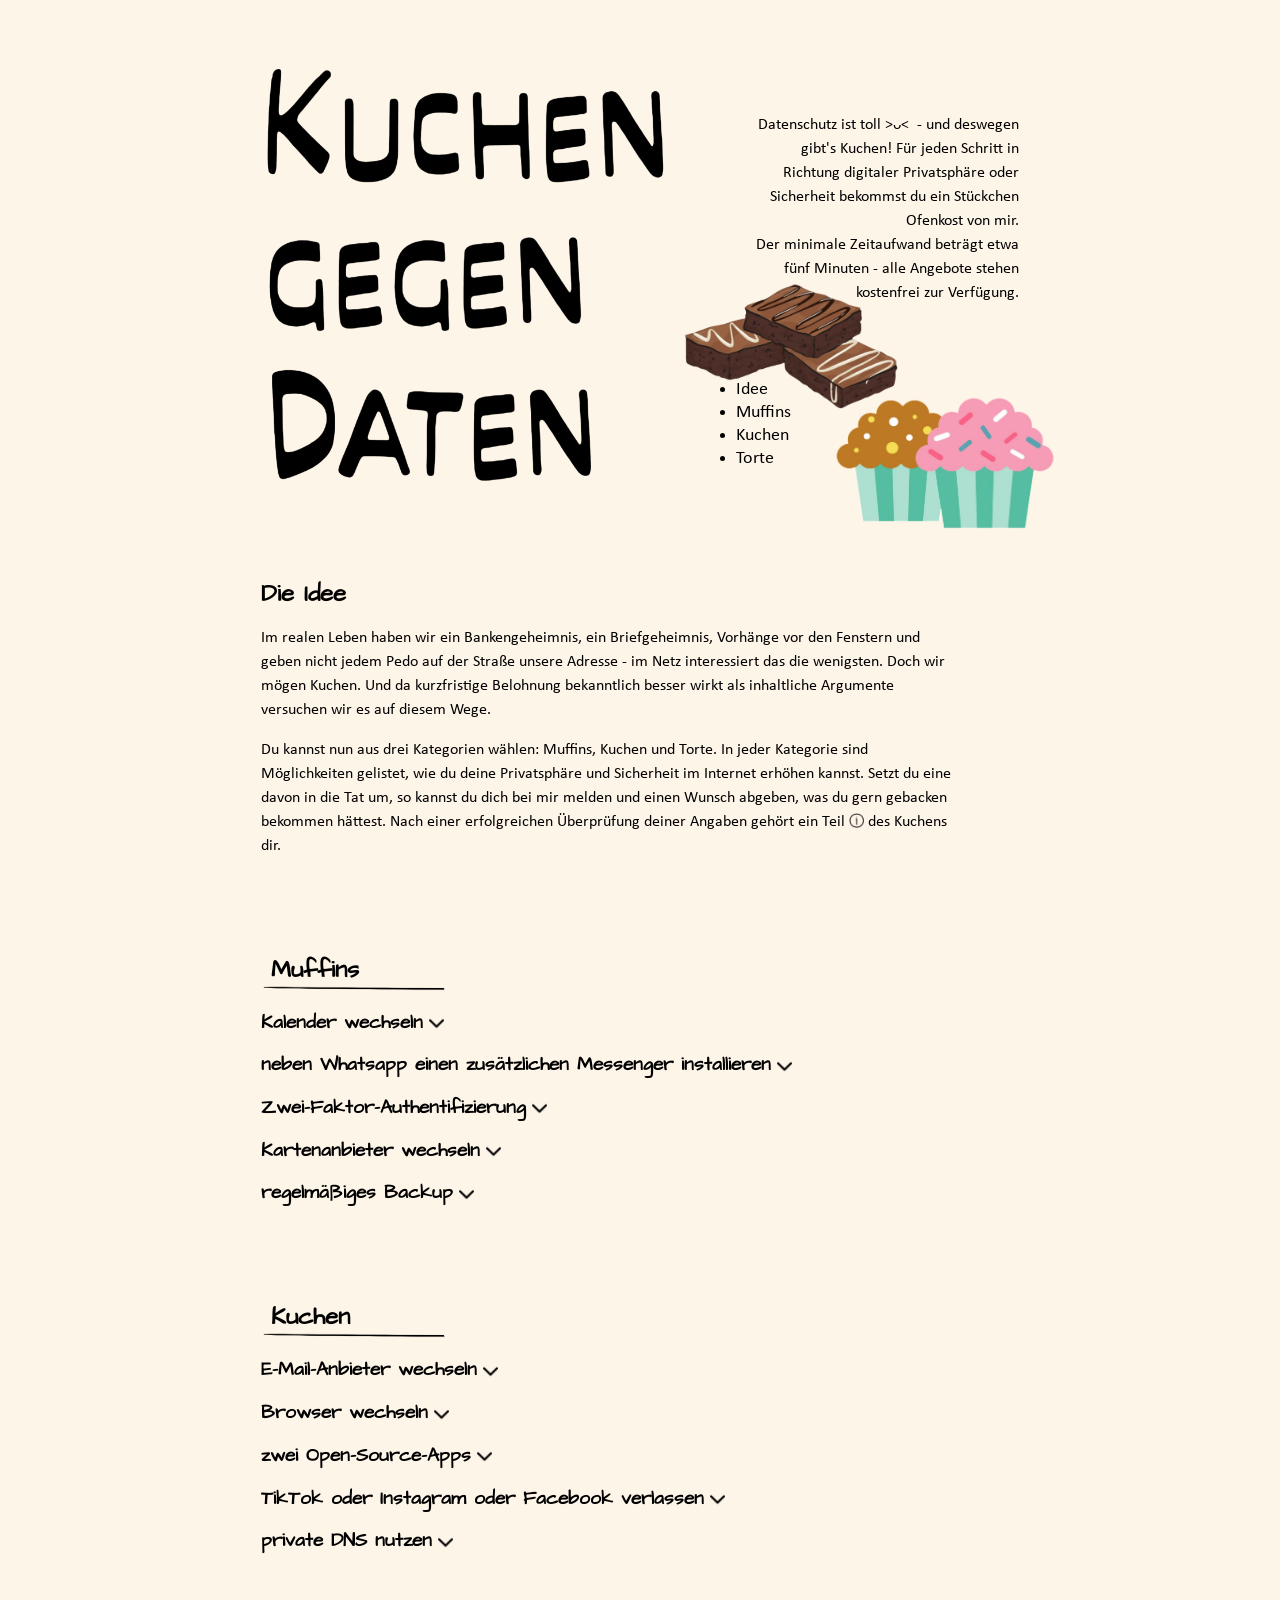
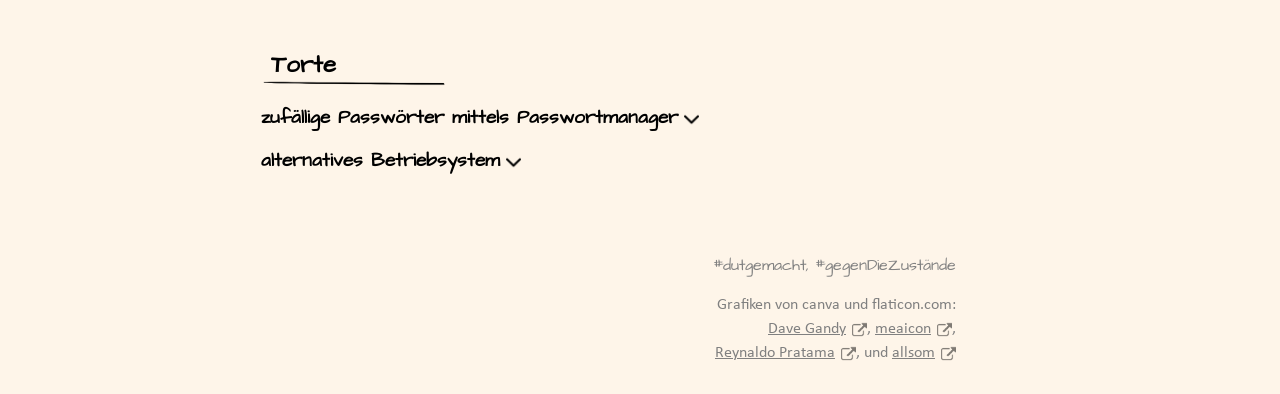
==== commit aa30e211: "Update index.html for fehlerkorrektur" ====
--- a/index.html
+++ b/index.html
@@ -70,7 +70,7 @@
             <p><b>wie?</b><br>
             Drei Kalender, die Wert auf Datenschutz und Sicherheit legen, sind <a href="https://tuta.com/de/calendar">Tuta Calendar</a>,
             <a href="https://github.com/Etar-Group/Etar-Calendar">Etar (Android)</a> 
-            und <a href="https://www.fossify.org/apps/calendar/">Fossify Calendar (Android)</a>
+            und <a href="https://www.fossify.org/apps/calendar/">Fossify Calendar (Android)</a>.
             Sie lassen sich über den Google Play Store bzw. Apples AppStore herunterladen und sind sychronisierbar mit 
             anderen Geräten.</p>
             
@@ -90,7 +90,7 @@
             <br><br>
             Viele weitere Messenger bieten die selben oder ähnliche Funktionen wie Whatsapp, ohne dass sie 
             so viele Daten speichern, die technisch nicht notwendig sind. Der Grund, weshalb Whatsapp sich weiterhin 
-            derart vielen Nutzern erfreut ist, dass man viele Menschen eben nur über diesen Dienst erreicht. Durch die 
+            derart vielen Nutzern erfreut ist, dass man viele Menschen nur über diesen Dienst erreicht. Durch die 
             Installation eines zusätzlichen Messengers wirkst du der Stellung Whatsapps entgegen.</p>
             
             <p><b>wie?</b><br>
@@ -108,8 +108,9 @@
         
         <h3 onclick="openElement('2fa')">Zwei-Faktor-Authentifizierung</h3>
         <div id="2fa" style="display: none;">
-            <p>Alle drei Minuten wird ein Account im Internet geknackt - eine Zwei-Faktor-Authetifizierung 
-            kann die Chance dafür auf nahezu Null senken.</p>
+            <p>In einer Umfrage der verbraucherzentrale gaben 30% der Befragten an, dass bereits einmal einer ihrer persönlichen Online-Accounts 
+            übernommen, aka. gehackt, wurde <span class="tooltip" data-tooltip="siehe <a href='https://www.verbraucherzentrale.nrw/pressemitteilungen/repraesentative-umfrage-fast-jeder-dritte-wurde-gehackt-89562'>hier</a>"></span> - 
+            eine Zwei-Faktor-Authetifizierung kann die Chance dafür auf nahezu Null senken.</p>
             
             <p><b>was?</b><br>
             Üblicherweise authentifiziert man sich nur mit einem Passwort, also mit einem Faktor.
@@ -127,7 +128,7 @@
             Die Einrichtung dauert nur wenige Minuten und läuft typischerweise so ab:</p>
             <ol>
                 <li>Installiere dir eine App zum Berechnen der Einmal-Codes, zB: <a href="https://freeotp.github.io/">FreeOTP</a> 
-                    oder <a href="https://github.com/helloworld1/FreeOTPPlus">FreeOTP Plus</a></li>
+                    oder <a href="https://github.com/helloworld1/FreeOTPPlus">FreeOTP Plus (Android)</a></li>
                 <li>Logge dich in den zu sichernden Account ein und gehe in die Accounteinstellungen -> Sicherheit -> 
                     Zwei-Faktor-Authentifizierung und bestätige.</li></li></li>
                 <li>Meist musst du einen QR-Code scannen oder einen Link klicken. Dann wird 2FA automatisch 
@@ -147,7 +148,7 @@
         <h3 onclick="openElement('kartenanbieter')">Kartenanbieter wechseln</h3>
         <div id="kartenanbieter" style="display: none;">
             <p><b>was?</b><br>
-            Die meistgenutzten digitalen Kartenanbieter sind derzeit Google Maps und Apple Maps. 
+            Die meistgenutzten digitalen (Land-)kartenanbieter sind derzeit Google Maps und Apple Maps. 
             <br><br>
             „Openstreetmap“ ist ein internationales Gemeinschaftsprojekt, dessen Karten jeder einlesen und 
             bearbeiten kann, was sie besonders detailreich und aktuell hält. Zudem verdient das Projekt kein Geld mit der Auswertung deiner Daten. Da die Karten
@@ -171,7 +172,7 @@
         
         <h3 onclick="openElement('backup')">regelmäßiges Backup</h3>
         <div id="backup" style="display: none;">
-            <p>„Kein Backup, kein Mitleid“ - eines meiner Lieblingssprüchwörter aus den IT-Kreisen.</p>
+            <p>„Kein Backup, kein Mitleid“ - eines meiner Lieblingssprüchwörter aus IT-Kreisen.</p>
         
             <p><b>was?</b><br>
             Ein Backup ist eine Datensicherung. Man speichert also Fotos, Telefonnummern und andere Daten an einem 
@@ -197,7 +198,7 @@
                 
                 <tr>
                     <td>Fotos und Videos</td>
-                    <td><a href="https://ente.com/de/download/">Ente</a></td>
+                    <td><a href="https://ente.com/de/download/">Ente</a> (bis 10 GB kostenfrei)</td>
                 </tr>
                 
                 <tr>
@@ -207,12 +208,12 @@
                 
                 <tr>
                     <td>andere Dateien, zB. einzelne Ordner</td>
-                    <td><a href="https://filen.io/products/web">Filen</a></td>
+                    <td><a href="https://filen.io/products/web">Filen</a> (bis 10 GB kostenfrei) aa</td>
                 </tr>
                 
                 <tr>
                     <td>Passwörter</td>
-                    <td>verschlüsselt als Datei (siehe oben)</td>
+                    <td>verschlüsselt als Datei (siehe <span class="fakeLink" onclick="goTo('passwort')">Passwortmanager</span></td>
                 </tr>
             </table>
             
@@ -301,9 +302,9 @@
             selbst teilst.</p>
             
             <p><b>wie?</b><br>
-            Brave (Browser) und Brave Search (Suchmaschine) müssen keine nicht-notwendigen Daten 
-            über dich speichern und können Tracker und Werbung der Websites blockieren. In den meisten Fällen kannst du 
-            die Website vollfunktionstüchtig nutzen. Er ist über den Google Playstore und Apples AppStore 
+            Brave (Browser) und Brave Search (Suchmaschine) speichern standardmäßig nur wenige nicht-notwendigen Daten 
+            über dich speichern und blockieren Tracker und Werbung von Websites. In den meisten Fällen kannst du 
+            die Website vollfunktionstüchtig nutzen. Brave ist über den Google Playstore und Apples AppStore 
             herunterladbar und steht auch Windows- und Mac-Usern zur Verfügung.</p>
         
             <p><b>Kuchen?</b><br>
@@ -319,7 +320,7 @@
         <div id="open-source" style="display: none;">
             <p><b>was?</b><br>
             Im Quellcode einer App oder Website steht geschrieben, wie das Programmm funktioniert. Beispielsweise sagt der Code dass ein Kalender 
-            angezeigt wird und darin die einzelnen Termine, aber 
+            und darin die einzelnen Termine angezeigt werden, aber 
             auch dass Daten gespeichert, analysiert und weitergegeben werden.
             <br><br>
             „Open-Source“ bedeutet quelloffen - jeder kann den Quellcode einsehen, Probleme melden und daran mitarbeiten. 
@@ -327,12 +328,12 @@
             heimlich Daten zu sammeln und zu verkaufen. Die meisten Entwickler dieser Apps legen viel Wert auf Datenschutz.</p>
             
             <p><b>wie?</b><br>
-            Auf Android und Windows gibt es drei Wege eine App mit offenem Quellcode zu installieren. Wenn du ein iPhone oder Macl
+            Auf Android und Windows gibt es drei Wege eine App mit offenem Quellcode zu installieren. Wenn du ein iPhone oder Mac
             besitzt, ist ohne eine tiefere Recherche nur Option 1 für dich einfach umsetzbar. Um zu prüfen, ob eine App wirklich open-source 
             ist, kannst du auf der Website des Projektes/Herstellers den Quellcode suchen. Häufig ist er unter "Github" zu finden.</p>
             
             <p>Wichtig: es ist schwer, ohne weiteres Know-How Apps aus fremden Quellen auf Echtheit und Integrität zu überprüfen. Sei dir 
-            bewusst, dass mit jeder App,l deren Quelle du nicht kennst, ein Risiko einhergeht. Hole dir im Zweifelsfall Meinung von außerhalb 
+            bewusst, dass mit jeder App, deren Quelle du nicht kennst, ein Risiko einhergeht. Hole dir im Zweifelsfall Meinung von außerhalb 
             und <b>installiere kein Programm, dem du nicht vertrauen kannst.</b> Bitte lade auch keine Programme von Vergleichs- oder Testseiten wie chip.de herunter. <span class="fakeLink" onclick="openElement('fremde-apps')">Mehr erfahren</span></p>
             
             <div id="fremde-apps" style="display: none;"><img src="b/exit.png" alt="Kreuz" onclick="openElement('fremde-apps')"><br>
@@ -346,7 +347,7 @@
             <i>Windows:</i><br>
             Aufgrund der Komplexität und Funktionsweise von Windows stellt Malware dort ein besonders großes Risiko dar. Typische Angriffsszenarien 
             reichen von heimlicher Datenverarbeitung (Sammeln, Analysieren und Verkaufen von persönlichen Informationen) über das Auslesen von 
-            Passwörtern bis hin zur Verschlüsselung ganzer Systempartitionen zur Erpressung (Ransomware).
+            Passwörtern bis hin zur Verschlüsselung ganzer Systempartitionen zur Erpressung (Ransomware). Ähnlich steht es um Mac.
             <br><br>
             <i>Android:</i><br>
             Auf mobilen Geräten wie Android ist das Risiko in den allermeisten Fällen begrenzt, da Apps dort im sogenannten „Sandbox-Modus“ laufen. 
@@ -359,12 +360,12 @@
             In seltenen Fällen kann die Installation eines Schadprogrammes auch auf Android geräteweite Auswirkungen haben. 
             <br><br>
             Um eine vermeintliche Open-Source-App auf Echtheit und Integrität zu überprüfen hast du folgende Möglichkeiten:
-            Häufig laufen quelloffene Projekte über die Plattform "Github". Suche daher nach dem Quellcode der App oder nach Github über die Website des 
+            Häufig laufen quelloffene Projekte über die Plattform "Github". Suche daher nach dem Quellcode der App oder nach "Github" über die Website des 
             Projektes/ Herstellers. Schau dir nun folgende Merkmale an:<br>
             - Arbeiten mehrere Personen an dem Projekt mit? ("Mitwirkende")<br>
             - Verfolgen mehrere Personen die Projektänderungen? ("Beobachter")<br>
             - Werden regelmäßig Updates ausgegeben? ("Versionen"<br>
-            - Hat das Projekt viele positive Bewertungen erhaltem ("Sterne")
+            - Hat das Projekt viele positive Bewertungen erhalten ("Sterne")
             <br><br>
             Umso mehr Mitwirkende und regelmäßigere, neue Versionen, umso sicherer ist das angebotene Programm.</div>
             
@@ -394,7 +395,7 @@
             
             <p><b>Kuchen?</b></p>
             <ul class="bedingungen">
-                <li><span>zwei Open-source Apps installiert und in Nutzung</span></li>
+                <li><span>zwei open-source Apps installiert und in Nutzung</span></li>
             </ul>
         </div>
         
@@ -541,10 +542,10 @@
     
         <h3 onclick="openElement('passwort')">zufällige Passwörter mittels Passwortmanager</h3>
         <div id="passwort" style="display: none;">
-            <p>Im Jahr 2025 wurden weltweit rund 425,7 Millionen Accounts im Internet geknackt, was 14 jede Sekunde 
-            entspricht <span class="tooltip" data-tooltip='laut Angaben des VPN-Dienstes <a target="_blank" href="https://surfshark.com/research/study/data-breach-recap-2025">
-            Surfshark</a>'></span> - ein zu großer Teil davon aufgrund zu schwacher Passwörter.</p>
-        
+            <p>In einer Umfrage der verbraucherzentrale gaben 30% der Befragten an, dass bereits einmal einer ihrer persönlichen Online-Accounts 
+            übernommen, aka. gehackt, wurde <span class="tooltip" data-tooltip="siehe <a href='https://www.verbraucherzentrale.nrw/pressemitteilungen/repraesentative-umfrage-fast-jeder-dritte-wurde-gehackt-89562'>hier</a>"></span> - 
+            und ein zu großer Teil von Accountübernahmen im Internet geschieht durch zu schwache Passwörter.</p>
+            
             <p><b>was?</b><br>
             Heute braucht es keinen Agenten mehr, der speziell dich im Visier hat, um dein Passwort zu knacken. Auf 
             Instagram beispielsweise erfolgen die Angriffe zufällig. Es braucht für den Angriff keinen Menschen: 
@@ -566,7 +567,7 @@
                 <li>Erstelle eine neue Datenbank. Zum Verschlüsseln und Entsperren der Datenbank, in der deine Passwörter gespeichert 
                 werden, musst du ein besonders sicheres Kennwort anlegen, genannt Hauptschlüssel. Merke oder notiere dir diesen Hauptschlüssel</li>
             
-                <li>In KeePass kannst du Passwörter generieren lassen. Ich verwende dazu eine eigene Website: <a href="honest-entropie.github.io">
+                <li>In KeePass kannst du Passwörter generieren lassen. Ich verwende dazu eine eigene Website: <a href="https://honest-entropie.github.io">
                 honest-entropie.github.io</a>. Generiere ein Passwort und setze es für einen Account ein</li>
             
                 <li>Speichere das neue Passwort und den Namen des Accounts im Passwortmanager</li>
@@ -593,7 +594,7 @@
             
             <p><b>was?</b><br>
             Handys bestehen aus Hardware und Software. Ein Teil der Software nennt man Betriebssystem, 
-            welches typischerweise vom Verkäufer, stammt. Kaufe ich ei n Handy von Samsung, so ist 
+            welches typischerweise vom Verkäufer stammt. Kaufe ich ein Handy von Samsung, so ist 
             darauf Software von Samsung. Dieses Betriebssystem kann ich gegen ein anderes tauschen.
             <br><br>
             Große Communitys haben eigene Betriebssysteme erstellt, die mehrere Vorteile bieten:
--- a/stylesheet.css
+++ b/stylesheet.css
@@ -262,10 +262,12 @@
     margin-top: 80px;
     font-family: "architectsdaughter";
     color: grey;
+    text-align: right;
 }
 
 main > :last-child {
     color: grey;
+    text-align: right;
 }
 
 main > :last-child a {
